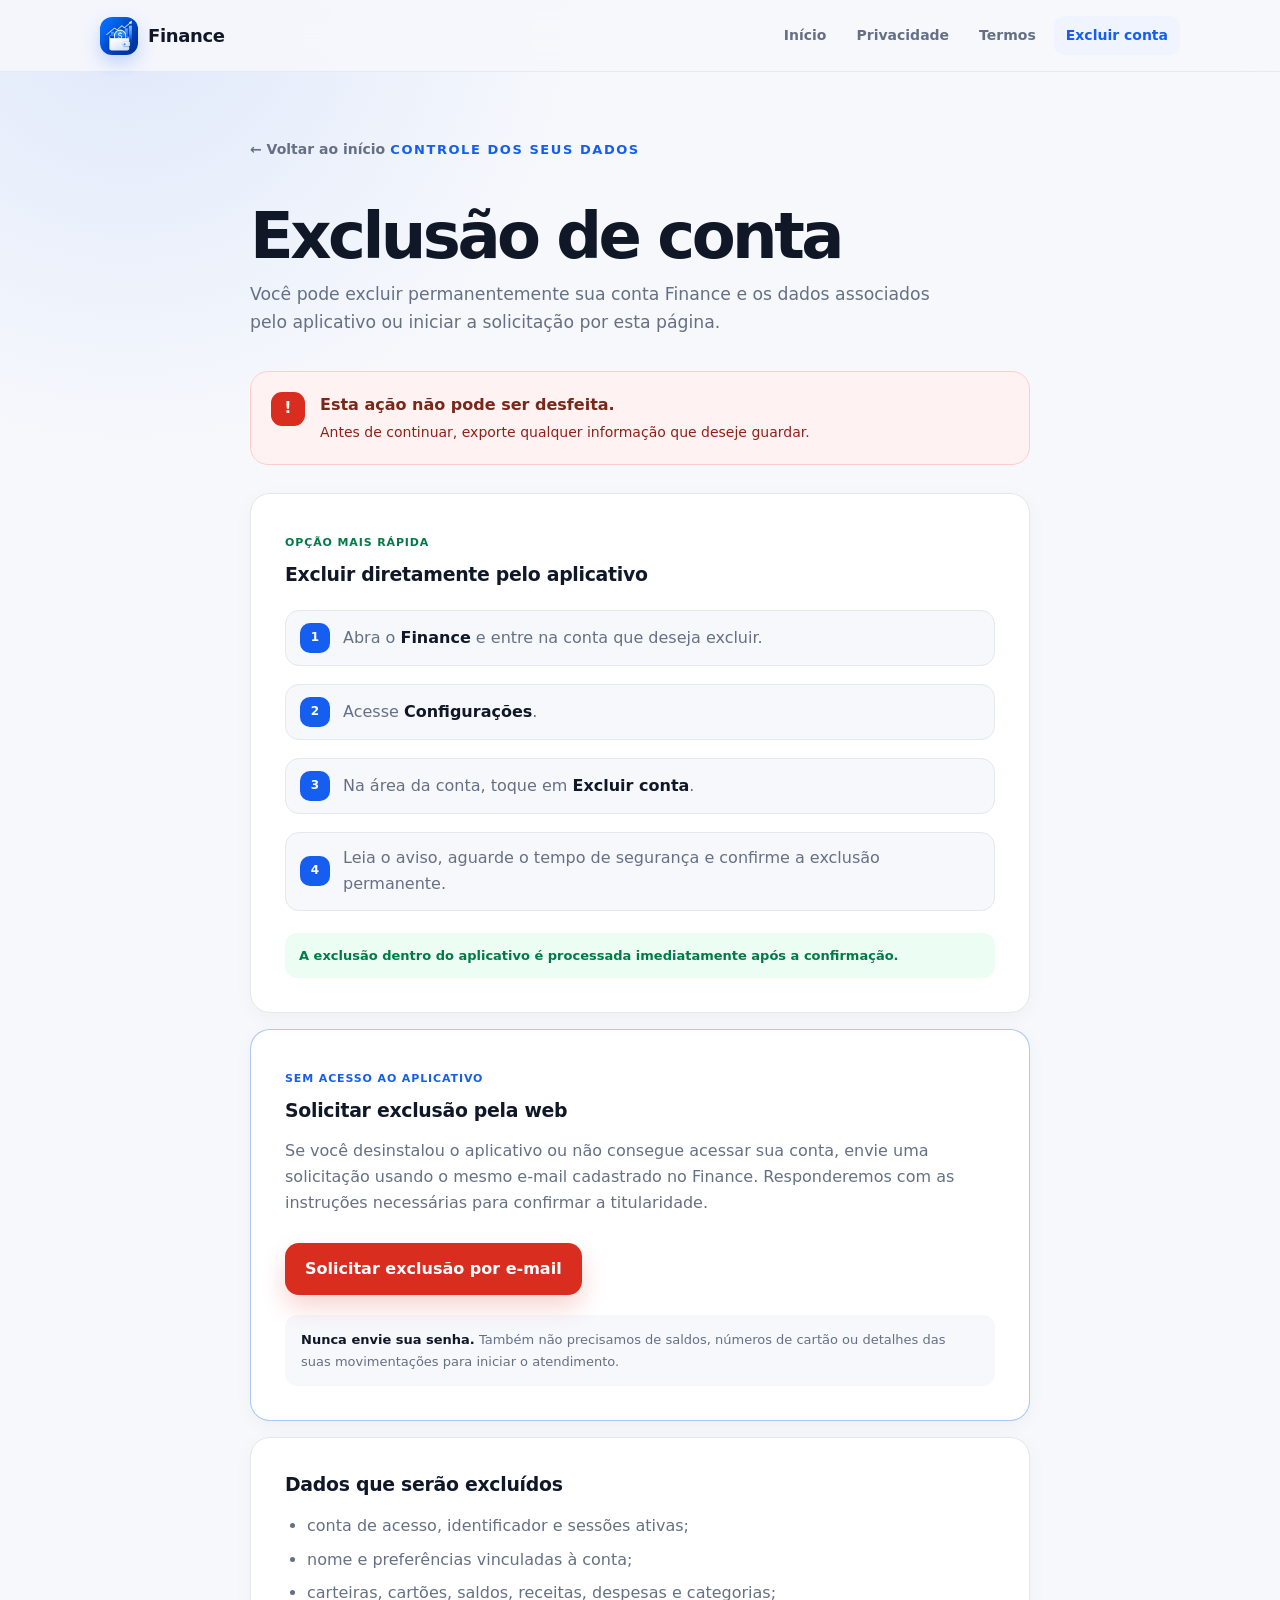
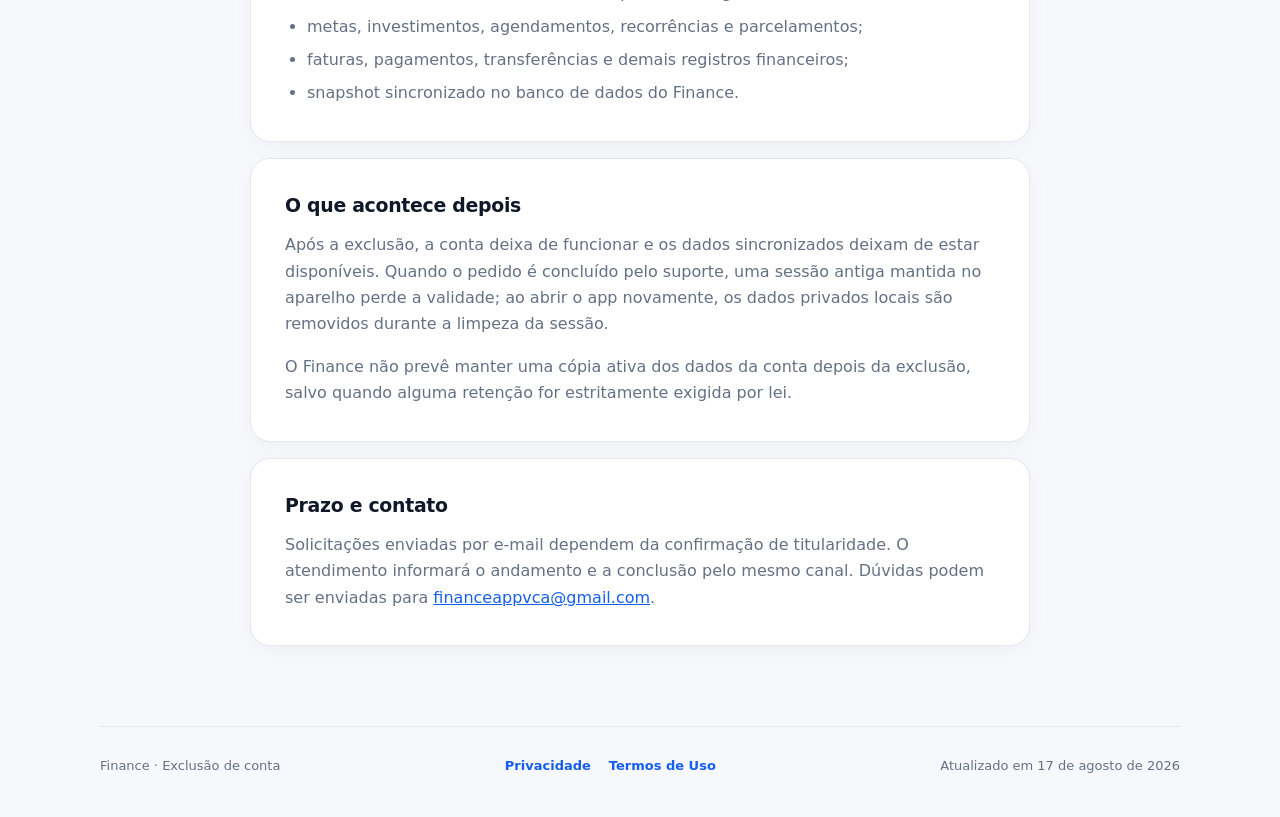
==== exclusao-de-conta.html @ bb492f01 "Create informative legal and account deletion site" ====
<!doctype html>
<html lang="pt-BR">
  <head>
    <meta charset="utf-8" />
    <meta name="viewport" content="width=device-width, initial-scale=1" />
    <meta
      name="description"
      content="Solicite a exclusão da sua conta Finance e dos dados associados, pelo aplicativo ou pela web."
    />
    <meta name="theme-color" content="#155eef" />
    <meta property="og:type" content="article" />
    <meta property="og:locale" content="pt_BR" />
    <meta property="og:title" content="Exclusão de conta — Finance" />
    <meta
      property="og:description"
      content="Veja como excluir sua conta Finance e os dados associados pelo aplicativo ou pela web."
    />
    <meta
      property="og:url"
      content="https://patrickvca.github.io/FinanceApp-legal/exclusao-de-conta.html"
    />
    <title>Exclusão de conta — Finance</title>
    <link rel="icon" href="favicon.svg" type="image/svg+xml" />
    <link rel="stylesheet" href="styles.css" />
  </head>
  <body>
    <a class="skip-link" href="#conteudo">Ir para o conteúdo</a>
    <header class="site-header">
      <a class="brand" href="index.html" aria-label="Finance — início">
        <img class="brand-logo" src="assets/app-icon.png" alt="" />
        <span>Finance</span>
      </a>
      <nav aria-label="Documentos e suporte">
        <a href="index.html">Início</a>
        <a href="privacidade.html">Privacidade</a>
        <a href="termos.html">Termos</a>
        <a class="active" href="exclusao-de-conta.html" aria-current="page">Excluir conta</a>
      </nav>
    </header>

    <main id="conteudo" class="legal-main deletion-main">
      <header class="legal-heading deletion-heading">
        <a class="back-link" href="index.html">← Voltar ao início</a>
        <span class="eyebrow">Controle dos seus dados</span>
        <h1>Exclusão de conta</h1>
        <p>
          Você pode excluir permanentemente sua conta Finance e os dados
          associados pelo aplicativo ou iniciar a solicitação por esta página.
        </p>
      </header>

      <aside class="deletion-warning" aria-label="Aviso importante">
        <span aria-hidden="true">!</span>
        <div>
          <strong>Esta ação não pode ser desfeita.</strong>
          <p>Antes de continuar, exporte qualquer informação que deseje guardar.</p>
        </div>
      </aside>

      <article class="legal-document deletion-document">
        <section>
          <span class="method-label">Opção mais rápida</span>
          <h2>Excluir diretamente pelo aplicativo</h2>
          <ol class="instruction-list">
            <li><span>1</span><div>Abra o <strong>Finance</strong> e entre na conta que deseja excluir.</div></li>
            <li><span>2</span><div>Acesse <strong>Configurações</strong>.</div></li>
            <li><span>3</span><div>Na área da conta, toque em <strong>Excluir conta</strong>.</div></li>
            <li><span>4</span><div>Leia o aviso, aguarde o tempo de segurança e confirme a exclusão permanente.</div></li>
          </ol>
          <p class="method-note">A exclusão dentro do aplicativo é processada imediatamente após a confirmação.</p>
        </section>

        <section class="email-request-section">
          <span class="method-label secondary">Sem acesso ao aplicativo</span>
          <h2>Solicitar exclusão pela web</h2>
          <p>
            Se você desinstalou o aplicativo ou não consegue acessar sua conta,
            envie uma solicitação usando o mesmo e-mail cadastrado no Finance.
            Responderemos com as instruções necessárias para confirmar a titularidade.
          </p>
          <a
            class="button button-danger"
            href="mailto:financeappvca@gmail.com?subject=Solicita%C3%A7%C3%A3o%20de%20exclus%C3%A3o%20de%20conta%20Finance&amp;body=Ol%C3%A1%2C%0D%0A%0D%0ASolicito%20a%20exclus%C3%A3o%20da%20minha%20conta%20Finance%20e%20dos%20dados%20associados.%0D%0A%0D%0AE-mail%20cadastrado%20na%20conta%3A%20%0D%0A%0D%0AEntendo%20que%20a%20exclus%C3%A3o%20%C3%A9%20permanente.%0D%0A"
          >Solicitar exclusão por e-mail</a>
          <p class="privacy-reminder">
            <strong>Nunca envie sua senha.</strong> Também não precisamos de saldos,
            números de cartão ou detalhes das suas movimentações para iniciar o atendimento.
          </p>
        </section>

        <section>
          <h2>Dados que serão excluídos</h2>
          <ul class="deletion-list">
            <li>conta de acesso, identificador e sessões ativas;</li>
            <li>nome e preferências vinculadas à conta;</li>
            <li>carteiras, cartões, saldos, receitas, despesas e categorias;</li>
            <li>metas, investimentos, agendamentos, recorrências e parcelamentos;</li>
            <li>faturas, pagamentos, transferências e demais registros financeiros;</li>
            <li>snapshot sincronizado no banco de dados do Finance.</li>
          </ul>
        </section>

        <section>
          <h2>O que acontece depois</h2>
          <p>
            Após a exclusão, a conta deixa de funcionar e os dados sincronizados
            deixam de estar disponíveis. Quando o pedido é concluído pelo suporte,
            uma sessão antiga mantida no aparelho perde a validade; ao abrir o app
            novamente, os dados privados locais são removidos durante a limpeza da sessão.
          </p>
          <p>
            O Finance não prevê manter uma cópia ativa dos dados da conta depois da
            exclusão, salvo quando alguma retenção for estritamente exigida por lei.
          </p>
        </section>

        <section>
          <h2>Prazo e contato</h2>
          <p>
            Solicitações enviadas por e-mail dependem da confirmação de titularidade.
            O atendimento informará o andamento e a conclusão pelo mesmo canal.
            Dúvidas podem ser enviadas para
            <a href="mailto:financeappvca@gmail.com">financeappvca@gmail.com</a>.
          </p>
        </section>
      </article>
    </main>

    <footer>
      <span>Finance · Exclusão de conta</span>
      <div class="footer-links"><a href="privacidade.html">Privacidade</a><a href="termos.html">Termos de Uso</a></div>
      <span>Atualizado em 17 de agosto de 2026</span>
    </footer>
  </body>
</html>
---- styles.css ----
:root {
  color-scheme: light dark;
  --primary: #155eef;
  --primary-soft: #eff4ff;
  --violet: #6941c6;
  --background: #f6f8fc;
  --surface: #ffffff;
  --foreground: #101828;
  --muted: #667085;
  --border: #e4e7ec;
  --warning: #b54708;
  --warning-bg: #fff7ed;
  --shadow: 0 18px 55px rgba(16, 24, 40, 0.09);
  --dark: #0b1220;
  --dark-surface: #111c31;
  --cyan: #51d6ca;
}

* {
  box-sizing: border-box;
}

html {
  scroll-behavior: smooth;
}

body {
  margin: 0;
  min-height: 100vh;
  background:
    radial-gradient(circle at 10% 0%, rgba(21, 94, 239, 0.1), transparent 28rem),
    var(--background);
  color: var(--foreground);
  font-family: Inter, ui-sans-serif, system-ui, -apple-system, BlinkMacSystemFont, "Segoe UI", sans-serif;
  line-height: 1.65;
  -webkit-font-smoothing: antialiased;
}

a {
  color: var(--primary);
}

.skip-link {
  position: fixed;
  top: 10px;
  left: 10px;
  z-index: 100;
  transform: translateY(-140%);
  padding: 10px 14px;
  border-radius: 10px;
  color: white;
  background: var(--primary);
  font-weight: 800;
}

.skip-link:focus {
  transform: translateY(0);
}

.site-header {
  position: sticky;
  top: 0;
  z-index: 10;
  display: flex;
  align-items: center;
  justify-content: space-between;
  gap: 24px;
  min-height: 72px;
  padding: 12px max(24px, calc((100vw - 1080px) / 2));
  border-bottom: 1px solid rgba(228, 231, 236, 0.85);
  background: rgba(246, 248, 252, 0.88);
  backdrop-filter: blur(18px);
}

.brand {
  display: inline-flex;
  align-items: center;
  gap: 10px;
  color: var(--foreground);
  font-size: 18px;
  font-weight: 800;
  text-decoration: none;
  letter-spacing: -0.02em;
}

.brand-mark {
  display: grid;
  width: 38px;
  height: 38px;
  place-items: center;
  border-radius: 12px;
  color: white;
  background: linear-gradient(145deg, #155eef, #6941c6);
  box-shadow: 0 8px 18px rgba(21, 94, 239, 0.25);
}

.brand-logo {
  width: 38px;
  height: 38px;
  border-radius: 12px;
  box-shadow: 0 8px 18px rgba(21, 94, 239, 0.22);
}

.marketing-header {
  background: rgba(246, 248, 252, 0.78);
}

.marketing-main {
  overflow: hidden;
}

.product-hero {
  position: relative;
  display: grid;
  grid-template-columns: minmax(0, 1.05fr) minmax(390px, 0.68fr);
  align-items: center;
  gap: clamp(32px, 4vw, 64px);
  width: min(100% - 40px, 1180px);
  min-height: calc(100vh - 72px);
  margin-inline: auto;
  padding: 72px 0 82px;
}

.hero-copy {
  position: relative;
  z-index: 2;
}

.status-pill {
  display: inline-flex;
  align-items: center;
  gap: 9px;
  margin-bottom: 24px;
  padding: 8px 12px;
  border: 1px solid rgba(21, 94, 239, 0.2);
  border-radius: 999px;
  color: var(--primary);
  background: rgba(255, 255, 255, 0.72);
  font-size: 12px;
  font-weight: 800;
  letter-spacing: 0.04em;
  text-transform: uppercase;
}

.status-pill span {
  width: 8px;
  height: 8px;
  border-radius: 50%;
  background: #12b76a;
  box-shadow: 0 0 0 5px rgba(18, 183, 106, 0.12);
}

.product-hero h1 {
  max-width: 720px;
  margin-bottom: 26px;
  font-size: clamp(3.4rem, 6.4vw, 5.55rem);
  line-height: 0.98;
}

.product-hero h1 em {
  color: var(--primary);
  font-style: normal;
}

.hero-copy > p {
  max-width: 650px;
  color: var(--muted);
  font-size: clamp(1.07rem, 2vw, 1.24rem);
  line-height: 1.7;
}

.hero-actions {
  display: flex;
  flex-wrap: wrap;
  gap: 12px;
  margin-top: 32px;
}

.button {
  display: inline-flex;
  min-height: 50px;
  align-items: center;
  justify-content: center;
  padding: 12px 19px;
  border: 1px solid transparent;
  border-radius: 14px;
  font-weight: 800;
  text-decoration: none;
  transition: transform 160ms ease, box-shadow 160ms ease, background 160ms ease;
}

.button:hover,
.button:focus-visible {
  transform: translateY(-2px);
  outline: none;
}

.button-primary {
  color: white;
  background: var(--primary);
  box-shadow: 0 12px 25px rgba(21, 94, 239, 0.26);
}

.button-secondary {
  border-color: var(--border);
  color: var(--foreground);
  background: rgba(255, 255, 255, 0.72);
}

.trust-list {
  display: flex;
  flex-wrap: wrap;
  gap: 10px 22px;
  margin: 28px 0 0;
  padding: 0;
  color: var(--muted);
  font-size: 13px;
  font-weight: 700;
  list-style: none;
}

.trust-list li::before {
  content: "✓";
  margin-right: 7px;
  color: #12b76a;
  font-weight: 900;
}

.hero-visual {
  position: relative;
  display: grid;
  min-height: 665px;
  place-items: center;
}

.ambient-orb {
  position: absolute;
  border-radius: 50%;
  filter: blur(4px);
}

.orb-one {
  width: 410px;
  height: 410px;
  background: rgba(21, 94, 239, 0.15);
}

.orb-two {
  right: -30px;
  bottom: 70px;
  width: 210px;
  height: 210px;
  background: rgba(105, 65, 198, 0.15);
}

.phone-shell {
  position: relative;
  z-index: 2;
  width: 352px;
  min-height: 650px;
  padding: 14px 18px 16px;
  border: 9px solid var(--dark);
  border-radius: 46px;
  color: #f8fafc;
  background: var(--dark-surface);
  box-shadow: 0 45px 90px rgba(15, 23, 42, 0.28), 0 15px 35px rgba(21, 94, 239, 0.18);
  transform: rotate(2.4deg);
}

.phone-shell::before {
  content: "";
  position: absolute;
  top: 9px;
  left: 50%;
  width: 92px;
  height: 22px;
  border-radius: 999px;
  background: var(--dark);
  transform: translateX(-50%);
}

.phone-bar,
.app-topline,
.balance-row,
.app-section-title,
.transaction-row,
.app-nav {
  display: flex;
  align-items: center;
  justify-content: space-between;
}

.phone-bar {
  height: 31px;
  padding-inline: 5px;
  color: #cbd5e1;
  font-size: 9px;
  font-weight: 800;
}

.app-topline {
  margin: 18px 2px 17px;
}

.app-topline div {
  display: grid;
  gap: 1px;
}

.app-topline small,
.balance-card small,
.transaction-row small {
  color: #94a3b8;
  font-size: 10px;
}

.app-topline strong {
  font-size: 18px;
}

.avatar {
  display: grid;
  width: 38px;
  height: 38px;
  place-items: center;
  border: 1px solid rgba(255, 255, 255, 0.11);
  border-radius: 13px;
  color: white;
  background: rgba(21, 94, 239, 0.3);
  font-size: 13px;
  font-weight: 900;
}

.balance-card {
  padding: 20px;
  border: 1px solid rgba(255, 255, 255, 0.1);
  border-radius: 22px;
  background: linear-gradient(145deg, #155eef, #4935a5);
  box-shadow: 0 20px 35px rgba(21, 94, 239, 0.22);
}

.balance-card > strong {
  display: block;
  margin: 3px 0 17px;
  font-size: 27px;
  letter-spacing: -0.04em;
}

.balance-row {
  gap: 14px;
  padding-top: 14px;
  border-top: 1px solid rgba(255, 255, 255, 0.15);
}

.balance-row span {
  flex: 1;
  color: #dbeafe;
  font-size: 9px;
}

.balance-row b {
  color: white;
  font-size: 11px;
}

.balance-row i {
  display: inline-block;
  width: 6px;
  height: 6px;
  margin-right: 4px;
  border-radius: 50%;
}

.income-dot { background: var(--cyan); }
.expense-dot { background: #fda29b; }

.app-section-title {
  margin: 21px 2px 10px;
  font-size: 11px;
}

.app-section-title span {
  color: #6ea8ff;
  font-size: 9px;
  font-weight: 800;
}

.mini-chart {
  display: flex;
  height: 70px;
  align-items: end;
  justify-content: space-between;
  gap: 8px;
  padding: 8px 11px;
  border: 1px solid rgba(255, 255, 255, 0.07);
  border-radius: 16px;
  background: rgba(255, 255, 255, 0.035);
}

.mini-chart span {
  width: 22px;
  height: var(--bar);
  border-radius: 6px 6px 3px 3px;
  background: rgba(81, 214, 202, 0.38);
}

.mini-chart span.active {
  background: var(--cyan);
}

.transaction-row {
  gap: 10px;
  padding: 10px 0;
  border-bottom: 1px solid rgba(255, 255, 255, 0.065);
  font-size: 10px;
}

.transaction-row > span {
  display: grid;
  flex: 1;
  gap: 1px;
}

.transaction-row > strong {
  color: #fda29b;
  font-size: 10px;
}

.transaction-icon {
  display: grid;
  width: 32px;
  height: 32px;
  place-items: center;
  border-radius: 11px;
  font-style: normal;
  font-weight: 900;
}

.transaction-icon.market { color: #6ce9a6; background: rgba(18, 183, 106, 0.14); }
.transaction-icon.home { color: #84adff; background: rgba(21, 94, 239, 0.17); }

.app-nav {
  margin-top: 14px;
  padding: 10px 15px 2px;
  color: #64748b;
  font-size: 17px;
}

.app-nav b {
  color: #6ea8ff;
}

.preview-placeholder {
  width: min(100% - 40px, 1180px);
  margin-inline: auto;
  padding: 96px 0;
  border-top: 1px solid var(--border);
}

.preview-placeholder h2 {
  max-width: 720px;
  margin: 0;
  font-size: clamp(2.3rem, 6vw, 4.5rem);
  line-height: 1.02;
  letter-spacing: -0.05em;
}

.section-block {
  width: min(100% - 40px, 1180px);
  margin-inline: auto;
  padding: 112px 0;
}

.section-heading {
  display: grid;
  grid-template-columns: minmax(0, 1.2fr) minmax(280px, 0.62fr);
  align-items: end;
  gap: 54px;
  margin-bottom: 52px;
}

.section-heading h2,
.showcase-copy h2,
.security-copy h2,
.contact-band h2 {
  max-width: 760px;
  margin: 0;
  font-size: clamp(2.45rem, 5.8vw, 4.7rem);
  line-height: 1.02;
  letter-spacing: -0.052em;
}

.section-heading > p,
.showcase-copy > p,
.security-copy > p {
  margin: 0;
  color: var(--muted);
  font-size: 1.03rem;
  line-height: 1.75;
}

.feature-grid {
  display: grid;
  grid-template-columns: repeat(2, minmax(0, 1fr));
  gap: 18px;
}

.feature-card {
  position: relative;
  min-height: 360px;
  overflow: hidden;
  padding: clamp(24px, 4vw, 38px);
  border: 1px solid var(--border);
  border-radius: 28px;
  background: var(--surface);
  box-shadow: 0 10px 30px rgba(16, 24, 40, 0.045);
}

.feature-card-wide {
  grid-column: 1 / -1;
  min-height: 330px;
}

.feature-number {
  display: inline-grid;
  width: 42px;
  height: 32px;
  place-items: center;
  margin-bottom: 34px;
  border-radius: 10px;
  color: var(--primary);
  background: var(--primary-soft);
  font-size: 11px;
  font-weight: 900;
  letter-spacing: 0.08em;
}

.feature-card h3,
.steps-grid h3,
.security-grid h3 {
  margin: 0 0 10px;
  font-size: 1.42rem;
  line-height: 1.2;
  letter-spacing: -0.028em;
}

.feature-card > p {
  max-width: 620px;
  color: var(--muted);
}

.wallet-demo {
  display: grid;
  gap: 8px;
  margin-top: 26px;
}

.wallet-demo > div {
  display: flex;
  align-items: center;
  gap: 13px;
  padding: 13px 16px;
  border: 1px solid var(--border);
  border-radius: 15px;
  background: var(--background);
}

.wallet-color {
  width: 11px;
  height: 42px;
  border-radius: 999px;
}

.wallet-color.blue { background: #155eef; }
.wallet-color.violet { background: #7f56d9; }
.wallet-color.teal { background: #12b76a; }

.wallet-demo p {
  display: grid;
  flex: 1;
  gap: 1px;
  margin: 0;
  line-height: 1.3;
}

.wallet-demo small,
.goal-demo small,
.report-summary small,
.screen-kpi small,
.screen-goal small,
.screen-movement small {
  color: var(--muted);
  font-size: 11px;
}

.wallet-demo strong {
  font-size: 14px;
}

.donut-demo {
  display: grid;
  width: 150px;
  height: 150px;
  margin: 34px auto 0;
  place-items: center;
  border-radius: 50%;
  background: conic-gradient(var(--primary) 0 63%, #e8efff 63% 100%);
  box-shadow: inset 0 0 0 31px var(--surface);
}

.donut-demo span {
  display: grid;
  place-items: center;
  font-size: 1.4rem;
  font-weight: 900;
}

.donut-demo small {
  color: var(--muted);
  font-size: 9px;
  font-weight: 700;
}

.compact-list {
  display: grid;
  gap: 8px;
  margin: 30px 0 0;
  padding: 0;
  list-style: none;
}

.compact-list li {
  display: flex;
  align-items: center;
  gap: 11px;
  padding: 11px 13px;
  border: 1px solid var(--border);
  border-radius: 13px;
  color: var(--muted);
  font-size: 12px;
}

.compact-list li span { flex: 1; }
.compact-list li b { color: var(--foreground); font-size: 11px; }
.check-mark,
.clock-mark {
  display: grid;
  width: 24px;
  height: 24px;
  place-items: center;
  border-radius: 8px;
  color: #027a48;
  background: #ecfdf3;
  font-style: normal;
  font-weight: 900;
}
.clock-mark { color: var(--primary); background: var(--primary-soft); }

.goal-demo {
  margin-top: 46px;
  padding: 20px;
  border: 1px solid var(--border);
  border-radius: 18px;
  background: var(--background);
}

.goal-demo > div:first-child,
.limit-label {
  display: flex;
  justify-content: space-between;
  gap: 16px;
  margin-bottom: 10px;
  font-size: 12px;
}

.goal-track {
  height: 8px;
  overflow: hidden;
  margin-bottom: 8px;
  border-radius: 999px;
  background: #e7ecf5;
}

.goal-track i {
  display: block;
  height: 100%;
  border-radius: inherit;
  background: linear-gradient(90deg, #155eef, #7f56d9);
}

.report-demo {
  display: grid;
  grid-template-columns: 1.2fr 0.8fr;
  align-items: center;
  gap: 32px;
  margin-top: 28px;
  padding: 24px;
  border: 1px solid var(--border);
  border-radius: 20px;
  background: var(--background);
}

.report-bars {
  display: flex;
  height: 140px;
  align-items: end;
  gap: 14px;
  padding: 12px 12px 0;
  border-bottom: 1px solid var(--border);
}

.report-bars i {
  flex: 1;
  height: var(--h);
  border-radius: 8px 8px 2px 2px;
  background: linear-gradient(180deg, #51d6ca, #155eef);
}

.report-summary {
  display: grid;
  gap: 4px;
}

.report-summary strong {
  font-size: clamp(1.55rem, 4vw, 2.2rem);
  letter-spacing: -0.04em;
}

.report-summary span {
  color: #027a48;
  font-size: 11px;
  font-weight: 800;
}

.showcase-section {
  display: grid;
  grid-template-columns: minmax(300px, 0.78fr) minmax(430px, 1fr);
  align-items: center;
  gap: clamp(48px, 8vw, 104px);
  width: min(100% - 40px, 1180px);
  margin: 28px auto;
  padding: clamp(52px, 8vw, 90px);
  border-radius: 36px;
  background: linear-gradient(145deg, #f0f5ff, #f8f5ff 62%, #eefcf9);
}

.showcase-copy > p {
  margin-top: 24px;
}

.showcase-points {
  display: grid;
  gap: 10px;
  margin: 32px 0 0;
  padding: 0;
  list-style: none;
}

.showcase-points li {
  display: flex;
  align-items: center;
  gap: 12px;
  color: var(--muted);
  font-size: 14px;
  font-weight: 700;
}

.showcase-points span {
  display: grid;
  width: 34px;
  height: 28px;
  place-items: center;
  border-radius: 9px;
  color: var(--primary);
  background: white;
  font-size: 10px;
  font-weight: 900;
}

.screen-gallery {
  position: relative;
  min-height: 590px;
}

.screen-card {
  position: absolute;
  width: 320px;
  min-height: 530px;
  padding: 24px 20px;
  border: 7px solid #0b1220;
  border-radius: 36px;
  color: #f8fafc;
  background: #111c31;
  box-shadow: 0 30px 65px rgba(11, 18, 32, 0.24);
}

.screen-card-back {
  top: 15px;
  left: 0;
  transform: rotate(-6deg) scale(0.9);
  opacity: 0.9;
}

.screen-card-front {
  right: 0;
  bottom: 0;
  z-index: 2;
  transform: rotate(4deg);
}

.screen-heading {
  display: flex;
  align-items: center;
  justify-content: space-between;
  margin-bottom: 25px;
  font-size: 17px;
  font-weight: 900;
}

.screen-heading i {
  display: grid;
  width: 32px;
  height: 32px;
  place-items: center;
  border-radius: 11px;
  color: white;
  background: #155eef;
  font-style: normal;
}

.screen-kpi {
  display: grid;
  gap: 3px;
  padding: 18px;
  border-radius: 18px;
  background: linear-gradient(145deg, #155eef, #6941c6);
}

.screen-kpi strong { font-size: 24px; }

.screen-goal {
  margin-top: 15px;
  padding: 15px;
  border: 1px solid rgba(255,255,255,0.08);
  border-radius: 15px;
  background: rgba(255,255,255,0.035);
}

.screen-goal > div {
  display: flex;
  justify-content: space-between;
  font-size: 11px;
}

.screen-goal > i {
  display: block;
  height: 7px;
  overflow: hidden;
  margin: 12px 0 7px;
  border-radius: 999px;
  background: #26344c;
}

.screen-goal em {
  display: block;
  height: 100%;
  border-radius: inherit;
  background: #51d6ca;
}

.credit-card-demo {
  min-height: 175px;
  padding: 22px;
  border-radius: 22px;
  background: linear-gradient(145deg, #155eef, #6941c6);
  box-shadow: 0 16px 30px rgba(21,94,239,0.25);
}

.credit-card-demo small { color: #dbeafe; }
.credit-card-demo > strong { display: block; margin: 27px 0 25px; letter-spacing: 0.16em; }
.credit-card-demo > div { display: flex; align-items: end; justify-content: space-between; color: #dbeafe; font-size: 9px; }
.credit-card-demo b { color: white; font-size: 13px; }
.limit-label { margin: 22px 0 9px; color: #94a3b8; }
.limit-label b { color: #f8fafc; }
.screen-card .goal-track { background: #26344c; }

.screen-movement {
  display: flex;
  align-items: center;
  gap: 10px;
  padding: 12px 0;
  border-bottom: 1px solid rgba(255,255,255,0.07);
  font-size: 10px;
}

.screen-movement i {
  display: grid;
  width: 30px;
  height: 30px;
  place-items: center;
  border-radius: 10px;
  color: #fda29b;
  background: rgba(240,68,56,0.12);
  font-style: normal;
}

.screen-movement span { display: grid; flex: 1; }

.how-section {
  padding-bottom: 126px;
}

.compact-heading {
  align-items: center;
}

.steps-grid {
  display: grid;
  grid-template-columns: repeat(4, minmax(0, 1fr));
  gap: 14px;
  margin: 0;
  padding: 0;
  list-style: none;
}

.steps-grid li {
  min-height: 265px;
  padding: 27px;
  border-top: 3px solid var(--primary);
  border-radius: 0 0 20px 20px;
  background: var(--surface);
  box-shadow: 0 8px 25px rgba(16,24,40,0.045);
}

.steps-grid li > span {
  display: inline-grid;
  width: 42px;
  height: 42px;
  place-items: center;
  margin-bottom: 44px;
  border-radius: 13px;
  color: white;
  background: var(--primary);
  font-weight: 900;
}

.steps-grid p {
  color: var(--muted);
  font-size: 14px;
}

.security-section {
  display: grid;
  grid-template-columns: minmax(280px, 0.8fr) minmax(430px, 1fr);
  gap: clamp(48px, 8vw, 100px);
  width: min(100% - 40px, 1180px);
  margin: 0 auto;
  padding: clamp(52px, 7vw, 86px);
  border-radius: 36px;
  color: #f8fafc;
  background:
    radial-gradient(circle at 90% 10%, rgba(105,65,198,0.34), transparent 26rem),
    linear-gradient(145deg, #0b1220, #111c31);
}

.security-copy > p {
  margin: 24px 0 30px;
  color: #aab5c6;
}

.eyebrow-light { color: #84adff; }
.button-light { color: #0b1220; background: white; }

.security-grid {
  display: grid;
  grid-template-columns: repeat(2, minmax(0, 1fr));
  gap: 12px;
}

.security-grid article {
  min-height: 205px;
  padding: 22px;
  border: 1px solid rgba(255,255,255,0.08);
  border-radius: 20px;
  background: rgba(255,255,255,0.035);
}

.security-grid article > span {
  display: grid;
  width: 38px;
  height: 38px;
  place-items: center;
  margin-bottom: 28px;
  border-radius: 12px;
  color: #84adff;
  background: rgba(21,94,239,0.16);
  font-size: 20px;
  font-weight: 900;
}

.security-grid h3 { font-size: 1rem; }
.security-grid p { margin: 0; color: #aab5c6; font-size: 12px; }

.documents-section { padding-bottom: 90px; }
.document-grid-three { grid-template-columns: repeat(3, minmax(0, 1fr)); }
.document-grid-three .document-card { min-height: 180px; padding: 21px; }
.document-icon.danger { color: #d92d20; background: #fef3f2; }

.contact-band {
  display: flex;
  align-items: center;
  justify-content: space-between;
  gap: 34px;
  width: min(100% - 40px, 1180px);
  margin: 0 auto 90px;
  padding: clamp(30px, 5vw, 52px);
  border: 1px solid var(--border);
  border-radius: 28px;
  background: var(--surface);
}

.contact-band h2 { font-size: clamp(2rem, 5vw, 3.5rem); }
.footer-links { display: flex; flex-wrap: wrap; gap: 18px; }

.deletion-main {
  max-width: 820px;
}

.deletion-heading > p {
  max-width: 680px;
  color: var(--muted);
  font-size: 1.08rem;
}

.deletion-warning {
  display: flex;
  align-items: flex-start;
  gap: 15px;
  margin: 34px 0 18px;
  padding: 20px;
  border: 1px solid #fecdca;
  border-radius: 18px;
  color: #7a271a;
  background: #fef3f2;
}

.deletion-warning > span {
  display: grid;
  flex: 0 0 34px;
  height: 34px;
  place-items: center;
  border-radius: 11px;
  color: white;
  background: #d92d20;
  font-weight: 900;
}

.deletion-warning strong { display: block; margin-bottom: 3px; }
.deletion-warning p { margin: 0; color: #912018; font-size: 14px; }
.method-label {
  display: inline-block;
  margin-bottom: 10px;
  color: #027a48;
  font-size: 11px;
  font-weight: 900;
  letter-spacing: 0.08em;
  text-transform: uppercase;
}
.method-label.secondary { color: var(--primary); }

.instruction-list {
  display: grid;
  gap: 11px;
  margin: 22px 0;
  padding: 0;
  list-style: none;
}

.instruction-list li {
  display: flex;
  align-items: center;
  gap: 13px;
  padding: 12px 14px;
  border: 1px solid var(--border);
  border-radius: 14px;
  color: var(--muted);
  background: var(--background);
}

.instruction-list li > span {
  display: grid;
  flex: 0 0 30px;
  height: 30px;
  place-items: center;
  border-radius: 10px;
  color: white;
  background: var(--primary);
  font-size: 12px;
  font-weight: 900;
}

.instruction-list strong { color: var(--foreground); }
.method-note {
  padding: 12px 14px;
  border-radius: 12px;
  color: #027a48 !important;
  background: #ecfdf3;
  font-size: 13px;
  font-weight: 750;
}

.email-request-section {
  border-color: rgba(21, 94, 239, 0.35) !important;
}

.button-danger {
  margin: 10px 0 20px;
  color: white;
  background: #d92d20;
  box-shadow: 0 12px 24px rgba(217, 45, 32, 0.2);
}

.privacy-reminder {
  padding: 14px 16px;
  border-radius: 12px;
  color: var(--muted) !important;
  background: var(--background);
  font-size: 13px;
}

.privacy-reminder strong { color: var(--foreground); }
.deletion-list { padding-left: 22px; }

@media (prefers-color-scheme: dark) {
  .deletion-warning { border-color: rgba(240,68,56,0.35); color: #fecdca; background: rgba(240,68,56,0.1); }
  .deletion-warning p { color: #fda29b; }
  .method-note { color: #6ce9a6 !important; background: rgba(18,183,106,0.12); }
}

@media (prefers-color-scheme: dark) {
  .showcase-section {
    background: linear-gradient(145deg, #131f35, #1d1937 62%, #102b2a);
  }

  .showcase-points span { background: #1e293b; }
  .goal-track { background: #334155; }
  .donut-demo { background: conic-gradient(var(--primary) 0 63%, #334155 63% 100%); }
  .check-mark { color: #6ce9a6; background: rgba(18,183,106,0.14); }
  .document-icon.danger { color: #fda29b; background: rgba(240,68,56,0.12); }
}

@media (max-width: 980px) {
  .section-heading,
  .showcase-section,
  .security-section {
    grid-template-columns: 1fr;
  }

  .section-heading { gap: 20px; }
  .showcase-section { padding-inline: clamp(28px, 6vw, 60px); }
  .showcase-copy { max-width: 720px; }
  .screen-gallery { width: min(100%, 600px); margin-inline: auto; }
  .steps-grid { grid-template-columns: repeat(2, minmax(0, 1fr)); }
  .document-grid-three { grid-template-columns: 1fr; }
}

@media (max-width: 680px) {
  .section-block { padding: 78px 0; }
  .feature-grid { grid-template-columns: 1fr; }
  .feature-card-wide { grid-column: auto; }
  .report-demo { grid-template-columns: 1fr; }
  .showcase-section,
  .security-section { width: min(100% - 24px, 1180px); border-radius: 28px; }
  .screen-gallery { min-height: 530px; transform: scale(0.82); transform-origin: top center; margin-bottom: -90px; }
  .steps-grid,
  .security-grid { grid-template-columns: 1fr; }
  .steps-grid li { min-height: auto; }
  .steps-grid li > span { margin-bottom: 30px; }
  .contact-band { align-items: flex-start; flex-direction: column; }
  .contact-band .button { width: 100%; word-break: break-word; }
}

nav {
  display: flex;
  align-items: center;
  gap: 6px;
}

nav a {
  padding: 8px 12px;
  border-radius: 10px;
  color: var(--muted);
  font-size: 14px;
  font-weight: 700;
  text-decoration: none;
}

nav a:hover,
nav a:focus-visible,
nav a.active {
  color: var(--primary);
  background: var(--primary-soft);
  outline: none;
}

.home-main,
.legal-main {
  width: min(100% - 40px, 920px);
  margin-inline: auto;
}

.home-main {
  padding: 92px 0 72px;
}

.hero {
  max-width: 760px;
}

.eyebrow {
  display: inline-flex;
  margin-bottom: 15px;
  color: var(--primary);
  font-size: 13px;
  font-weight: 800;
  letter-spacing: 0.12em;
  text-transform: uppercase;
}

h1,
h2,
p {
  margin-top: 0;
}

h1 {
  margin-bottom: 20px;
  font-size: clamp(2.35rem, 7vw, 4.4rem);
  line-height: 1.04;
  letter-spacing: -0.055em;
}

.hero > p {
  max-width: 650px;
  color: var(--muted);
  font-size: clamp(1.05rem, 2vw, 1.23rem);
}

.document-grid {
  display: grid;
  grid-template-columns: repeat(2, minmax(0, 1fr));
  gap: 18px;
  margin-top: 54px;
}

.document-card {
  display: flex;
  align-items: center;
  gap: 16px;
  min-height: 148px;
  padding: 24px;
  border: 1px solid var(--border);
  border-radius: 22px;
  color: var(--foreground);
  background: var(--surface);
  box-shadow: 0 8px 28px rgba(16, 24, 40, 0.04);
  text-decoration: none;
  transition: transform 160ms ease, border-color 160ms ease, box-shadow 160ms ease;
}

.document-card:hover,
.document-card:focus-visible {
  transform: translateY(-3px);
  border-color: rgba(21, 94, 239, 0.45);
  box-shadow: var(--shadow);
  outline: none;
}

.document-icon {
  display: grid;
  flex: 0 0 46px;
  height: 46px;
  place-items: center;
  border-radius: 14px;
  color: var(--primary);
  background: var(--primary-soft);
  font-size: 22px;
  font-weight: 900;
}

.document-icon.violet {
  color: var(--violet);
  background: #f4f0ff;
}

.document-content {
  display: grid;
  flex: 1;
  gap: 6px;
}

.document-content strong {
  font-size: 18px;
  line-height: 1.25;
}

.document-content span,
.updated {
  color: var(--muted);
  font-size: 14px;
}

.document-arrow {
  color: var(--primary);
  font-size: 24px;
}

.notice {
  margin-top: 32px;
  padding: 18px 20px;
  border: 1px solid #fed7aa;
  border-radius: 16px;
  color: #7c2d12;
  background: var(--warning-bg);
}

.notice strong {
  display: block;
  margin-bottom: 4px;
}

.notice p {
  margin-bottom: 0;
}

.legal-main {
  max-width: 780px;
  padding: 64px 0 80px;
}

.back-link {
  display: inline-block;
  margin-bottom: 42px;
  color: var(--muted);
  font-size: 14px;
  font-weight: 700;
  text-decoration: none;
}

.back-link:hover {
  color: var(--primary);
}

.legal-heading h1 {
  margin-bottom: 10px;
  font-size: clamp(2.25rem, 7vw, 4rem);
}

.legal-document {
  display: grid;
  gap: 16px;
  margin-top: 28px;
}

.legal-document section {
  padding: clamp(22px, 4vw, 34px);
  border: 1px solid var(--border);
  border-radius: 20px;
  background: var(--surface);
  box-shadow: 0 5px 20px rgba(16, 24, 40, 0.035);
}

.legal-document h2 {
  margin-bottom: 14px;
  font-size: 1.18rem;
  line-height: 1.35;
  letter-spacing: -0.015em;
}

.legal-document p,
.legal-document li {
  color: var(--muted);
}

.legal-document p:last-child,
.legal-document ul:last-child {
  margin-bottom: 0;
}

.legal-document li + li {
  margin-top: 7px;
}

.pending {
  padding: 14px 16px;
  border-left: 4px solid #f59e0b;
  border-radius: 8px;
  color: var(--warning) !important;
  background: var(--warning-bg);
  font-weight: 650;
}

.pending-inline {
  color: var(--warning);
  font-weight: 650;
}

footer {
  display: flex;
  justify-content: space-between;
  gap: 24px;
  width: min(100% - 40px, 1080px);
  margin-inline: auto;
  padding: 28px 0 40px;
  border-top: 1px solid var(--border);
  color: var(--muted);
  font-size: 13px;
}

footer a {
  font-weight: 700;
  text-decoration: none;
}

@media (prefers-color-scheme: dark) {
  :root {
    --primary: #4da3ff;
    --primary-soft: rgba(77, 163, 255, 0.12);
    --violet: #a78bfa;
    --background: #0f172a;
    --surface: #1e293b;
    --foreground: #f1f5f9;
    --muted: #aab5c6;
    --border: #334155;
    --warning: #fbbf24;
    --warning-bg: rgba(245, 158, 11, 0.1);
    --shadow: 0 18px 55px rgba(0, 0, 0, 0.28);
  }

  .site-header {
    border-bottom-color: rgba(51, 65, 85, 0.85);
    background: rgba(15, 23, 42, 0.88);
  }

  .marketing-header {
    background: rgba(15, 23, 42, 0.78);
  }

  .status-pill,
  .button-secondary {
    background: rgba(30, 41, 59, 0.76);
  }

  .document-icon.violet {
    background: rgba(167, 139, 250, 0.12);
  }

  .notice {
    border-color: rgba(245, 158, 11, 0.35);
    color: #fde68a;
  }
}

@media (max-width: 680px) {
  .site-header {
    flex-wrap: wrap;
    align-items: center;
    padding: 12px 20px;
  }

  nav {
    width: 100%;
    gap: 0;
    overflow-x: auto;
    padding-bottom: 2px;
  }

  nav a {
    padding-inline: 8px;
    font-size: 12px;
  }

  .home-main {
    padding-top: 62px;
  }

  .document-grid {
    grid-template-columns: 1fr;
    margin-top: 38px;
  }

  .document-card {
    min-height: 128px;
    padding: 20px;
  }

  .legal-main {
    padding-top: 42px;
  }

  .back-link {
    margin-bottom: 32px;
  }

  footer {
    flex-direction: column;
    gap: 8px;
  }
}

@media (max-width: 900px) {
  .product-hero {
    grid-template-columns: 1fr;
    padding-top: 58px;
  }

  .hero-copy {
    text-align: center;
  }

  .hero-copy > p {
    margin-inline: auto;
  }

  .hero-actions,
  .trust-list {
    justify-content: center;
  }

  .hero-visual {
    min-height: 620px;
  }
}

@media (max-width: 430px) {
  .marketing-header nav a:nth-child(2) {
    display: none;
  }

  .product-hero h1 {
    font-size: clamp(3rem, 15vw, 4.1rem);
  }

  .hero-visual {
    min-height: 565px;
  }

  .phone-shell {
    width: 312px;
    min-height: 575px;
    transform: rotate(1.2deg) scale(0.92);
  }
}

@media (prefers-reduced-motion: reduce) {
  html {
    scroll-behavior: auto;
  }

  .document-card {
    transition: none;
  }
}
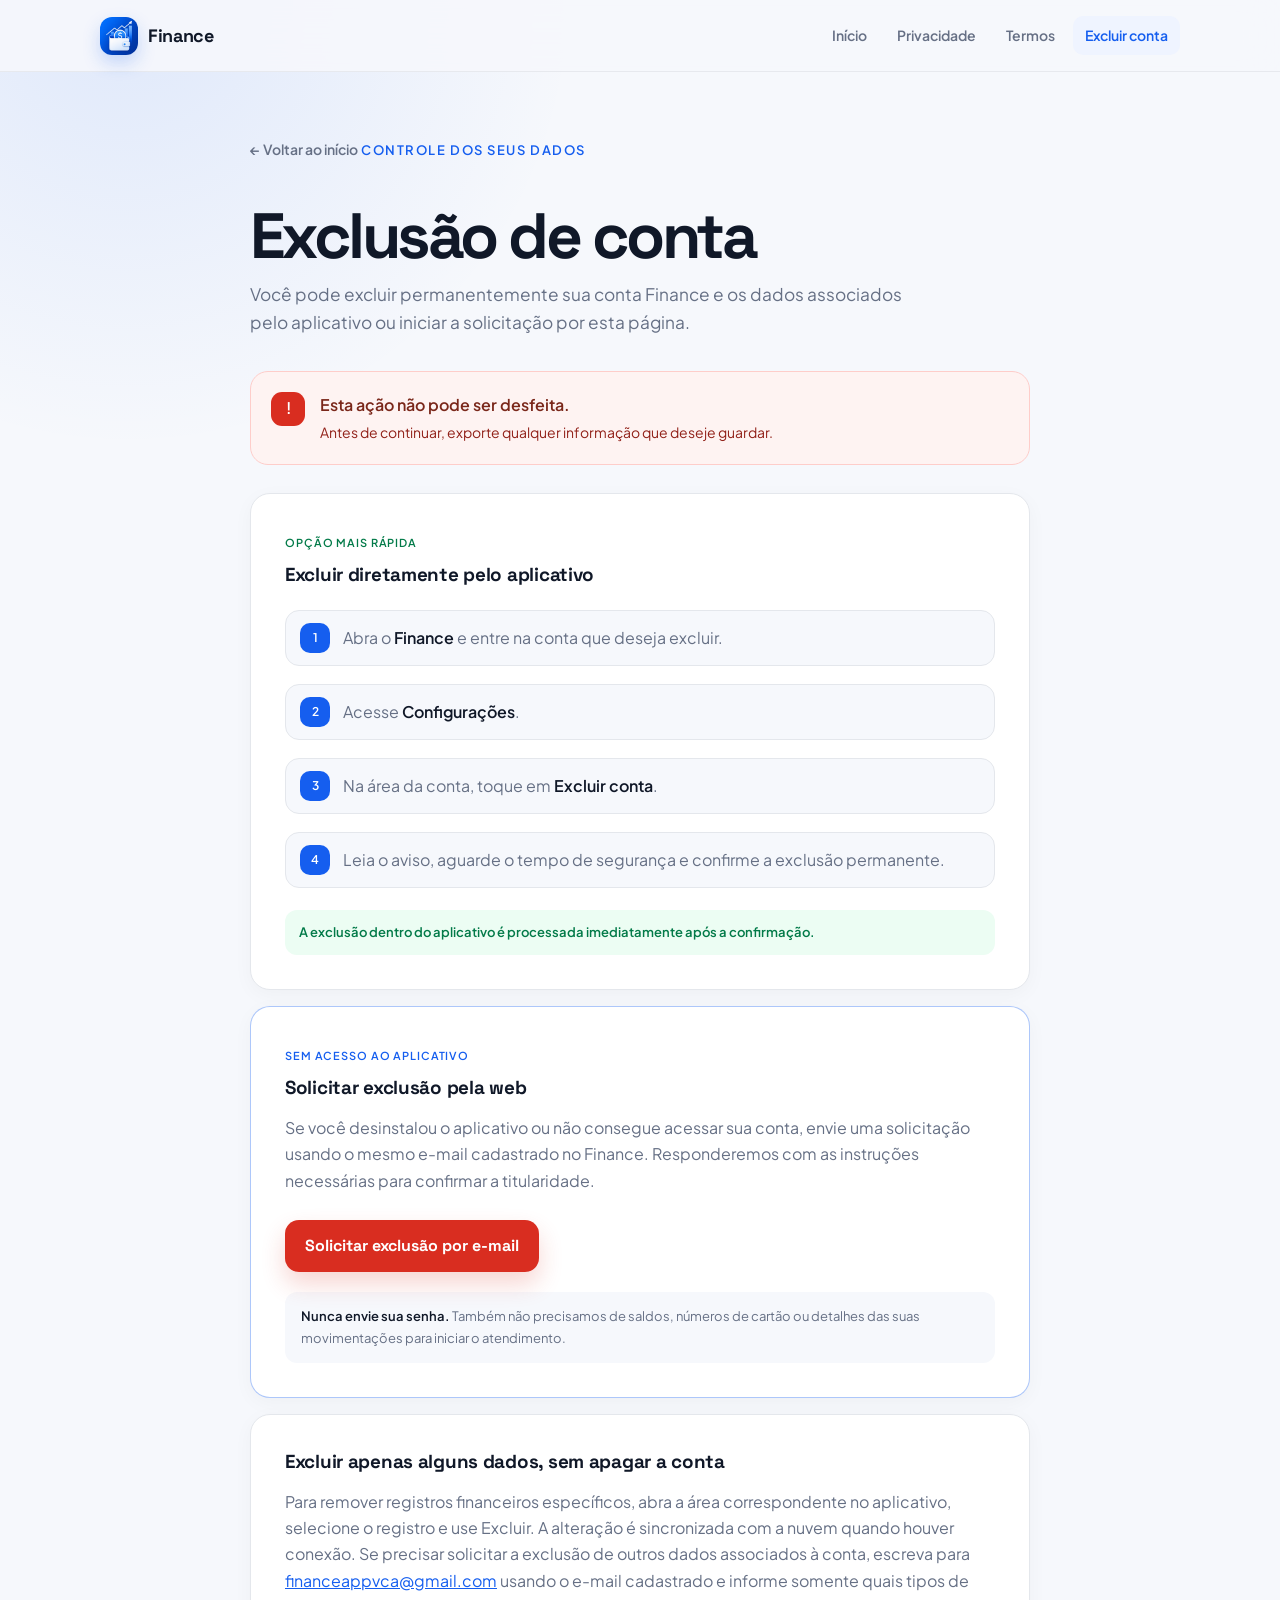
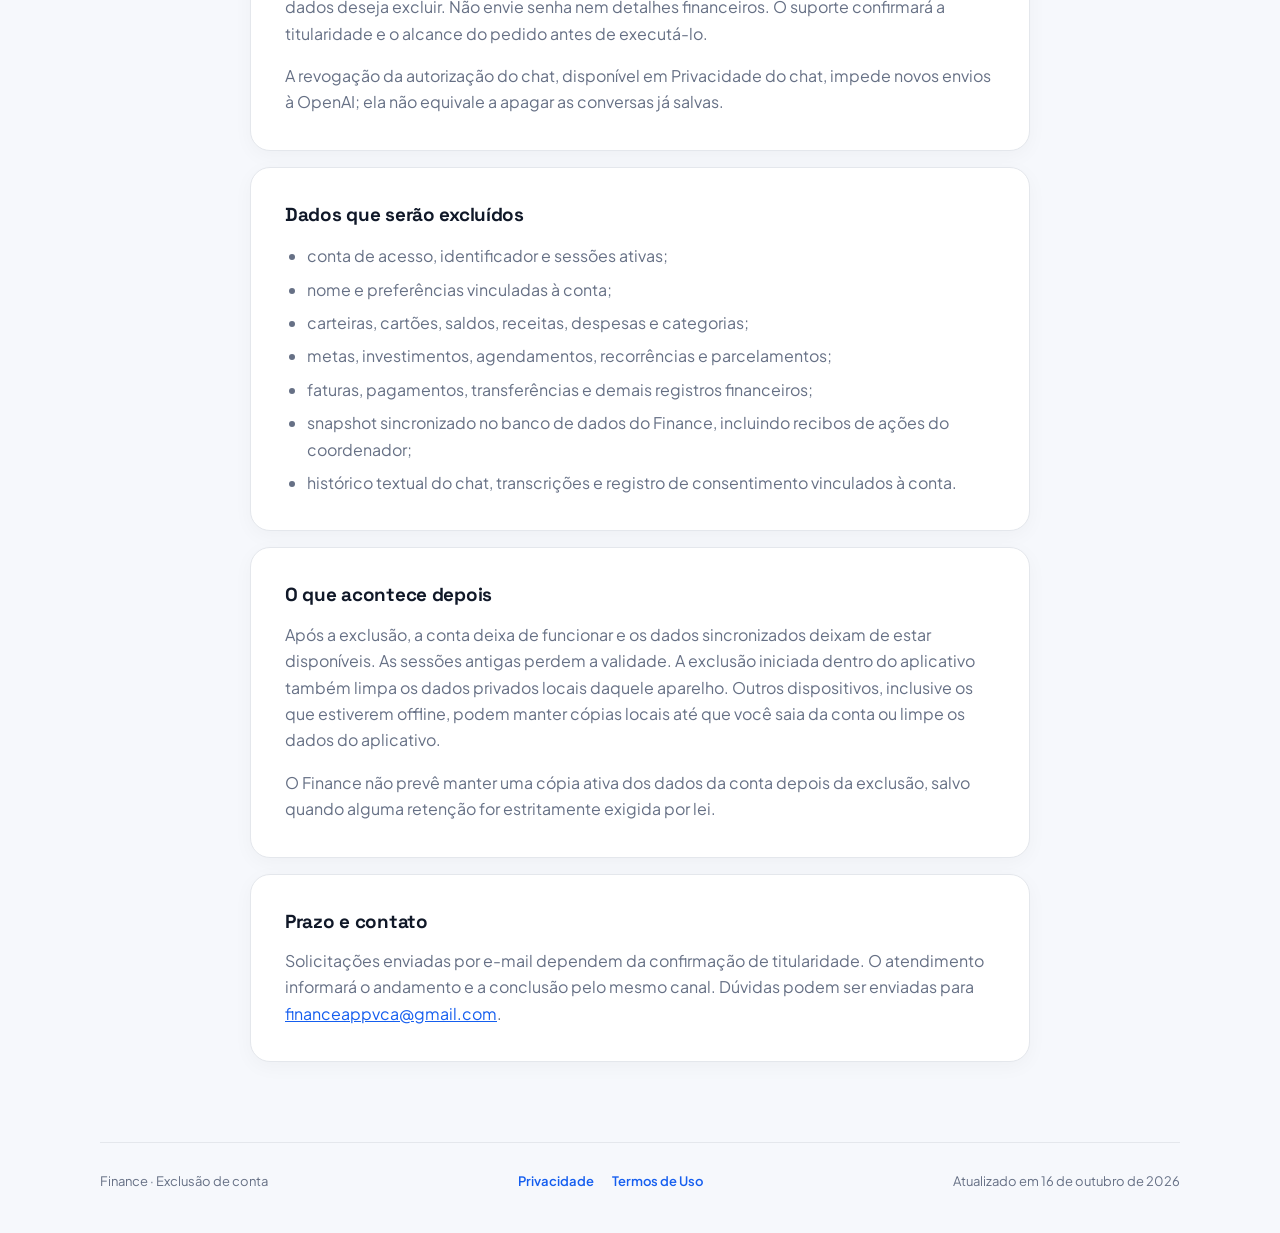
==== commit 8ecaed4b: "docs: clarify partial data deletion and chat retention" ====
--- a/exclusao-de-conta.html
+++ b/exclusao-de-conta.html
@@ -89,6 +89,12 @@
         </section>
 
         <section>
+          <h2>Excluir apenas alguns dados, sem apagar a conta</h2>
+          <p>Para remover registros financeiros específicos, abra a área correspondente no aplicativo, selecione o registro e use Excluir. A alteração é sincronizada com a nuvem quando houver conexão. Se precisar solicitar a exclusão de outros dados associados à conta, escreva para <a href="mailto:financeappvca@gmail.com?subject=Exclus%C3%A3o%20parcial%20de%20dados%20Finance">financeappvca@gmail.com</a> usando o e-mail cadastrado e informe somente quais tipos de dados deseja excluir. Não envie senha nem detalhes financeiros. O suporte confirmará a titularidade e o alcance do pedido antes de executá-lo.</p>
+          <p>A revogação da autorização do chat, disponível em Privacidade do chat, impede novos envios à OpenAI; ela não equivale a apagar as conversas já salvas.</p>
+        </section>
+
+        <section>
           <h2>Dados que serão excluídos</h2>
           <ul class="deletion-list">
             <li>conta de acesso, identificador e sessões ativas;</li>
@@ -96,7 +102,8 @@
             <li>carteiras, cartões, saldos, receitas, despesas e categorias;</li>
             <li>metas, investimentos, agendamentos, recorrências e parcelamentos;</li>
             <li>faturas, pagamentos, transferências e demais registros financeiros;</li>
-            <li>snapshot sincronizado no banco de dados do Finance.</li>
+            <li>snapshot sincronizado no banco de dados do Finance, incluindo recibos de ações do coordenador;</li>
+            <li>histórico textual do chat, transcrições e registro de consentimento vinculados à conta.</li>
           </ul>
         </section>
 
@@ -104,9 +111,10 @@
           <h2>O que acontece depois</h2>
           <p>
             Após a exclusão, a conta deixa de funcionar e os dados sincronizados
-            deixam de estar disponíveis. Quando o pedido é concluído pelo suporte,
-            uma sessão antiga mantida no aparelho perde a validade; ao abrir o app
-            novamente, os dados privados locais são removidos durante a limpeza da sessão.
+            deixam de estar disponíveis. As sessões antigas perdem a validade.
+            A exclusão iniciada dentro do aplicativo também limpa os dados privados locais
+            daquele aparelho. Outros dispositivos, inclusive os que estiverem offline,
+            podem manter cópias locais até que você saia da conta ou limpe os dados do aplicativo.
           </p>
           <p>
             O Finance não prevê manter uma cópia ativa dos dados da conta depois da
@@ -129,7 +137,7 @@
     <footer>
       <span>Finance · Exclusão de conta</span>
       <div class="footer-links"><a href="privacidade.html">Privacidade</a><a href="termos.html">Termos de Uso</a></div>
-      <span>Atualizado em 17 de agosto de 2026</span>
+      <span>Atualizado em 16 de outubro de 2026</span>
     </footer>
   </body>
 </html>
--- a/styles.css
+++ b/styles.css
@@ -1,3 +1,35 @@
+@font-face {
+  font-family: "Plus Jakarta Sans";
+  src: url("assets/fonts/PlusJakartaSans-Regular.ttf") format("truetype");
+  font-style: normal;
+  font-weight: 400;
+  font-display: swap;
+}
+
+@font-face {
+  font-family: "Plus Jakarta Sans";
+  src: url("assets/fonts/PlusJakartaSans-SemiBold.ttf") format("truetype");
+  font-style: normal;
+  font-weight: 600 800;
+  font-display: swap;
+}
+
+@font-face {
+  font-family: "Space Grotesk";
+  src: url("assets/fonts/SpaceGrotesk-Medium.ttf") format("truetype");
+  font-style: normal;
+  font-weight: 400 600;
+  font-display: swap;
+}
+
+@font-face {
+  font-family: "Space Grotesk";
+  src: url("assets/fonts/SpaceGrotesk-Bold.ttf") format("truetype");
+  font-style: normal;
+  font-weight: 700 900;
+  font-display: swap;
+}
+
 :root {
   color-scheme: light dark;
   --primary: #155eef;
@@ -28,10 +60,21 @@
   margin: 0;
   min-height: 100vh;
   background:
-    radial-gradient(circle at 10% 0%, rgba(21, 94, 239, 0.1), transparent 28rem),
+    radial-gradient(
+      circle at 10% 0%,
+      rgba(21, 94, 239, 0.1),
+      transparent 28rem
+    ),
     var(--background);
   color: var(--foreground);
-  font-family: Inter, ui-sans-serif, system-ui, -apple-system, BlinkMacSystemFont, "Segoe UI", sans-serif;
+  font-family:
+    "Plus Jakarta Sans",
+    ui-sans-serif,
+    system-ui,
+    -apple-system,
+    BlinkMacSystemFont,
+    "Segoe UI",
+    sans-serif;
   line-height: 1.65;
   -webkit-font-smoothing: antialiased;
 }
@@ -79,6 +122,7 @@
   color: var(--foreground);
   font-size: 18px;
   font-weight: 800;
+  font-family: "Space Grotesk", sans-serif;
   text-decoration: none;
   letter-spacing: -0.02em;
 }
@@ -185,8 +229,12 @@
   border: 1px solid transparent;
   border-radius: 14px;
   font-weight: 800;
+  font-family: "Space Grotesk", sans-serif;
   text-decoration: none;
-  transition: transform 160ms ease, box-shadow 160ms ease, background 160ms ease;
+  transition:
+    transform 160ms ease,
+    box-shadow 160ms ease,
+    background 160ms ease;
 }
 
 .button:hover,
@@ -263,7 +311,9 @@
   border-radius: 46px;
   color: #f8fafc;
   background: var(--dark-surface);
-  box-shadow: 0 45px 90px rgba(15, 23, 42, 0.28), 0 15px 35px rgba(21, 94, 239, 0.18);
+  box-shadow:
+    0 45px 90px rgba(15, 23, 42, 0.28),
+    0 15px 35px rgba(21, 94, 239, 0.18);
   transform: rotate(2.4deg);
 }
 
@@ -371,8 +421,12 @@
   border-radius: 50%;
 }
 
-.income-dot { background: var(--cyan); }
-.expense-dot { background: #fda29b; }
+.income-dot {
+  background: var(--cyan);
+}
+.expense-dot {
+  background: #fda29b;
+}
 
 .app-section-title {
   margin: 21px 2px 10px;
@@ -436,8 +490,14 @@
   font-weight: 900;
 }
 
-.transaction-icon.market { color: #6ce9a6; background: rgba(18, 183, 106, 0.14); }
-.transaction-icon.home { color: #84adff; background: rgba(21, 94, 239, 0.17); }
+.transaction-icon.market {
+  color: #6ce9a6;
+  background: rgba(18, 183, 106, 0.14);
+}
+.transaction-icon.home {
+  color: #84adff;
+  background: rgba(21, 94, 239, 0.17);
+}
 
 .app-nav {
   margin-top: 14px;
@@ -522,17 +582,25 @@
 }
 
 .feature-number {
-  display: inline-grid;
-  width: 42px;
-  height: 32px;
-  place-items: center;
+  display: inline-flex;
+  width: fit-content;
+  min-width: 42px;
+  max-width: 100%;
+  min-height: 32px;
+  align-items: center;
+  justify-content: center;
+  padding: 7px 11px;
+  box-sizing: border-box;
   margin-bottom: 34px;
   border-radius: 10px;
   color: var(--primary);
   background: var(--primary-soft);
   font-size: 11px;
   font-weight: 900;
+  line-height: 1.25;
   letter-spacing: 0.08em;
+  text-align: center;
+  white-space: nowrap;
 }
 
 .feature-card h3,
@@ -571,9 +639,15 @@
   border-radius: 999px;
 }
 
-.wallet-color.blue { background: #155eef; }
-.wallet-color.violet { background: #7f56d9; }
-.wallet-color.teal { background: #12b76a; }
+.wallet-color.blue {
+  background: #155eef;
+}
+.wallet-color.violet {
+  background: #7f56d9;
+}
+.wallet-color.teal {
+  background: #12b76a;
+}
 
 .wallet-demo p {
   display: grid;
@@ -640,8 +714,13 @@
   font-size: 12px;
 }
 
-.compact-list li span { flex: 1; }
-.compact-list li b { color: var(--foreground); font-size: 11px; }
+.compact-list li span {
+  flex: 1;
+}
+.compact-list li b {
+  color: var(--foreground);
+  font-size: 11px;
+}
 .check-mark,
 .clock-mark {
   display: grid;
@@ -654,7 +733,10 @@
   font-style: normal;
   font-weight: 900;
 }
-.clock-mark { color: var(--primary); background: var(--primary-soft); }
+.clock-mark {
+  color: var(--primary);
+  background: var(--primary-soft);
+}
 
 .goal-demo {
   margin-top: 46px;
@@ -836,14 +918,16 @@
   background: linear-gradient(145deg, #155eef, #6941c6);
 }
 
-.screen-kpi strong { font-size: 24px; }
+.screen-kpi strong {
+  font-size: 24px;
+}
 
 .screen-goal {
   margin-top: 15px;
   padding: 15px;
-  border: 1px solid rgba(255,255,255,0.08);
+  border: 1px solid rgba(255, 255, 255, 0.08);
   border-radius: 15px;
-  background: rgba(255,255,255,0.035);
+  background: rgba(255, 255, 255, 0.035);
 }
 
 .screen-goal > div {
@@ -873,23 +957,45 @@
   padding: 22px;
   border-radius: 22px;
   background: linear-gradient(145deg, #155eef, #6941c6);
-  box-shadow: 0 16px 30px rgba(21,94,239,0.25);
-}
-
-.credit-card-demo small { color: #dbeafe; }
-.credit-card-demo > strong { display: block; margin: 27px 0 25px; letter-spacing: 0.16em; }
-.credit-card-demo > div { display: flex; align-items: end; justify-content: space-between; color: #dbeafe; font-size: 9px; }
-.credit-card-demo b { color: white; font-size: 13px; }
-.limit-label { margin: 22px 0 9px; color: #94a3b8; }
-.limit-label b { color: #f8fafc; }
-.screen-card .goal-track { background: #26344c; }
+  box-shadow: 0 16px 30px rgba(21, 94, 239, 0.25);
+}
+
+.credit-card-demo small {
+  color: #dbeafe;
+}
+.credit-card-demo > strong {
+  display: block;
+  margin: 27px 0 25px;
+  letter-spacing: 0.16em;
+}
+.credit-card-demo > div {
+  display: flex;
+  align-items: end;
+  justify-content: space-between;
+  color: #dbeafe;
+  font-size: 9px;
+}
+.credit-card-demo b {
+  color: white;
+  font-size: 13px;
+}
+.limit-label {
+  margin: 22px 0 9px;
+  color: #94a3b8;
+}
+.limit-label b {
+  color: #f8fafc;
+}
+.screen-card .goal-track {
+  background: #26344c;
+}
 
 .screen-movement {
   display: flex;
   align-items: center;
   gap: 10px;
   padding: 12px 0;
-  border-bottom: 1px solid rgba(255,255,255,0.07);
+  border-bottom: 1px solid rgba(255, 255, 255, 0.07);
   font-size: 10px;
 }
 
@@ -900,14 +1006,118 @@
   place-items: center;
   border-radius: 10px;
   color: #fda29b;
-  background: rgba(240,68,56,0.12);
+  background: rgba(240, 68, 56, 0.12);
   font-style: normal;
 }
 
-.screen-movement span { display: grid; flex: 1; }
+.screen-movement span {
+  display: grid;
+  flex: 1;
+}
 
 .how-section {
   padding-bottom: 126px;
+}
+
+.download-section {
+  display: grid;
+  grid-template-columns: minmax(0, 0.9fr) minmax(360px, 0.7fr);
+  gap: clamp(38px, 7vw, 90px);
+  align-items: center;
+  width: min(100% - 40px, 1180px);
+  margin: 0 auto;
+  padding: clamp(78px, 10vw, 126px) 0;
+}
+
+.download-copy h2 {
+  max-width: 680px;
+  font-size: clamp(2.45rem, 6vw, 4.8rem);
+}
+
+.download-copy > p {
+  max-width: 650px;
+  color: var(--muted);
+  font-size: 1.06rem;
+}
+
+.download-details {
+  display: flex;
+  flex-wrap: wrap;
+  gap: 9px;
+  margin: 26px 0 0;
+  padding: 0;
+  list-style: none;
+}
+
+.download-details li {
+  padding: 8px 12px;
+  border: 1px solid var(--border);
+  border-radius: 999px;
+  color: var(--muted);
+  background: var(--surface);
+  font-size: 12px;
+  font-weight: 750;
+}
+
+.download-card {
+  padding: clamp(24px, 4vw, 34px);
+  border: 1px solid var(--border);
+  border-radius: 28px;
+  background: var(--surface);
+  box-shadow: var(--shadow);
+}
+
+.windows-mark {
+  display: grid;
+  width: 58px;
+  height: 58px;
+  place-items: center;
+  margin-bottom: 25px;
+  border-radius: 17px;
+  background: var(--primary-soft);
+}
+
+.windows-logo {
+  display: block;
+  width: 32px;
+  height: 32px;
+  background: var(--primary);
+  -webkit-mask: url("assets/windows-logo.svg") center / contain no-repeat;
+  mask: url("assets/windows-logo.svg") center / contain no-repeat;
+}
+
+.download-card small {
+  color: var(--primary);
+  font-size: 10px;
+  font-weight: 900;
+  letter-spacing: 0.11em;
+}
+
+.download-card strong {
+  display: block;
+  margin-top: 7px;
+  font-family: "Space Grotesk", sans-serif;
+  font-size: 1.65rem;
+}
+
+.download-card div > p {
+  margin: 7px 0 0;
+  color: var(--muted);
+  font-size: 13px;
+}
+
+.download-button {
+  width: 100%;
+  margin-top: 24px;
+}
+
+.store-only-note {
+  margin: 17px 0 0;
+  padding-top: 17px;
+  border-top: 1px solid var(--border);
+  color: var(--muted);
+  font-size: 11px;
+  line-height: 1.65;
 }
 
 .compact-heading {
@@ -929,7 +1139,7 @@
   border-top: 3px solid var(--primary);
   border-radius: 0 0 20px 20px;
   background: var(--surface);
-  box-shadow: 0 8px 25px rgba(16,24,40,0.045);
+  box-shadow: 0 8px 25px rgba(16, 24, 40, 0.045);
 }
 
 .steps-grid li > span {
@@ -959,7 +1169,11 @@
   border-radius: 36px;
   color: #f8fafc;
   background:
-    radial-gradient(circle at 90% 10%, rgba(105,65,198,0.34), transparent 26rem),
+    radial-gradient(
+      circle at 90% 10%,
+      rgba(105, 65, 198, 0.34),
+      transparent 26rem
+    ),
     linear-gradient(145deg, #0b1220, #111c31);
 }
 
@@ -968,8 +1182,13 @@
   color: #aab5c6;
 }
 
-.eyebrow-light { color: #84adff; }
-.button-light { color: #0b1220; background: white; }
+.eyebrow-light {
+  color: #84adff;
+}
+.button-light {
+  color: #0b1220;
+  background: white;
+}
 
 .security-grid {
   display: grid;
@@ -980,9 +1199,9 @@
 .security-grid article {
   min-height: 205px;
   padding: 22px;
-  border: 1px solid rgba(255,255,255,0.08);
+  border: 1px solid rgba(255, 255, 255, 0.08);
   border-radius: 20px;
-  background: rgba(255,255,255,0.035);
+  background: rgba(255, 255, 255, 0.035);
 }
 
 .security-grid article > span {
@@ -993,18 +1212,34 @@
   margin-bottom: 28px;
   border-radius: 12px;
   color: #84adff;
-  background: rgba(21,94,239,0.16);
+  background: rgba(21, 94, 239, 0.16);
   font-size: 20px;
   font-weight: 900;
 }
 
-.security-grid h3 { font-size: 1rem; }
-.security-grid p { margin: 0; color: #aab5c6; font-size: 12px; }
-
-.documents-section { padding-bottom: 90px; }
-.document-grid-three { grid-template-columns: repeat(3, minmax(0, 1fr)); }
-.document-grid-three .document-card { min-height: 180px; padding: 21px; }
-.document-icon.danger { color: #d92d20; background: #fef3f2; }
+.security-grid h3 {
+  font-size: 1rem;
+}
+.security-grid p {
+  margin: 0;
+  color: #aab5c6;
+  font-size: 12px;
+}
+
+.documents-section {
+  padding-bottom: 90px;
+}
+.document-grid-three {
+  grid-template-columns: repeat(3, minmax(0, 1fr));
+}
+.document-grid-three .document-card {
+  min-height: 180px;
+  padding: 21px;
+}
+.document-icon.danger {
+  color: #d92d20;
+  background: #fef3f2;
+}
 
 .contact-band {
   display: flex;
@@ -1019,8 +1254,14 @@
   background: var(--surface);
 }
 
-.contact-band h2 { font-size: clamp(2rem, 5vw, 3.5rem); }
-.footer-links { display: flex; flex-wrap: wrap; gap: 18px; }
+.contact-band h2 {
+  font-size: clamp(2rem, 5vw, 3.5rem);
+}
+.footer-links {
+  display: flex;
+  flex-wrap: wrap;
+  gap: 18px;
+}
 
 .deletion-main {
   max-width: 820px;
@@ -1055,8 +1296,15 @@
   font-weight: 900;
 }
 
-.deletion-warning strong { display: block; margin-bottom: 3px; }
-.deletion-warning p { margin: 0; color: #912018; font-size: 14px; }
+.deletion-warning strong {
+  display: block;
+  margin-bottom: 3px;
+}
+.deletion-warning p {
+  margin: 0;
+  color: #912018;
+  font-size: 14px;
+}
 .method-label {
   display: inline-block;
   margin-bottom: 10px;
@@ -1066,7 +1314,9 @@
   letter-spacing: 0.08em;
   text-transform: uppercase;
 }
-.method-label.secondary { color: var(--primary); }
+.method-label.secondary {
+  color: var(--primary);
+}
 
 .instruction-list {
   display: grid;
@@ -1099,7 +1349,9 @@
   font-weight: 900;
 }
 
-.instruction-list strong { color: var(--foreground); }
+.instruction-list strong {
+  color: var(--foreground);
+}
 .method-note {
   padding: 12px 14px;
   border-radius: 12px;
@@ -1128,13 +1380,26 @@
   font-size: 13px;
 }
 
-.privacy-reminder strong { color: var(--foreground); }
-.deletion-list { padding-left: 22px; }
+.privacy-reminder strong {
+  color: var(--foreground);
+}
+.deletion-list {
+  padding-left: 22px;
+}
 
 @media (prefers-color-scheme: dark) {
-  .deletion-warning { border-color: rgba(240,68,56,0.35); color: #fecdca; background: rgba(240,68,56,0.1); }
-  .deletion-warning p { color: #fda29b; }
-  .method-note { color: #6ce9a6 !important; background: rgba(18,183,106,0.12); }
+  .deletion-warning {
+    border-color: rgba(240, 68, 56, 0.35);
+    color: #fecdca;
+    background: rgba(240, 68, 56, 0.1);
+  }
+  .deletion-warning p {
+    color: #fda29b;
+  }
+  .method-note {
+    color: #6ce9a6 !important;
+    background: rgba(18, 183, 106, 0.12);
+  }
 }
 
 @media (prefers-color-scheme: dark) {
@@ -1142,11 +1407,23 @@
     background: linear-gradient(145deg, #131f35, #1d1937 62%, #102b2a);
   }
 
-  .showcase-points span { background: #1e293b; }
-  .goal-track { background: #334155; }
-  .donut-demo { background: conic-gradient(var(--primary) 0 63%, #334155 63% 100%); }
-  .check-mark { color: #6ce9a6; background: rgba(18,183,106,0.14); }
-  .document-icon.danger { color: #fda29b; background: rgba(240,68,56,0.12); }
+  .showcase-points span {
+    background: #1e293b;
+  }
+  .goal-track {
+    background: #334155;
+  }
+  .donut-demo {
+    background: conic-gradient(var(--primary) 0 63%, #334155 63% 100%);
+  }
+  .check-mark {
+    color: #6ce9a6;
+    background: rgba(18, 183, 106, 0.14);
+  }
+  .document-icon.danger {
+    color: #fda29b;
+    background: rgba(240, 68, 56, 0.12);
+  }
 }
 
 @media (max-width: 980px) {
@@ -1156,28 +1433,81 @@
     grid-template-columns: 1fr;
   }
 
-  .section-heading { gap: 20px; }
-  .showcase-section { padding-inline: clamp(28px, 6vw, 60px); }
-  .showcase-copy { max-width: 720px; }
-  .screen-gallery { width: min(100%, 600px); margin-inline: auto; }
-  .steps-grid { grid-template-columns: repeat(2, minmax(0, 1fr)); }
-  .document-grid-three { grid-template-columns: 1fr; }
+  .section-heading {
+    gap: 20px;
+  }
+  .download-section {
+    grid-template-columns: 1fr;
+  }
+  .download-card {
+    max-width: 620px;
+  }
+  .showcase-section {
+    padding-inline: clamp(28px, 6vw, 60px);
+  }
+  .showcase-copy {
+    max-width: 720px;
+  }
+  .screen-gallery {
+    width: min(100%, 600px);
+    margin-inline: auto;
+  }
+  .steps-grid {
+    grid-template-columns: repeat(2, minmax(0, 1fr));
+  }
+  .document-grid-three {
+    grid-template-columns: 1fr;
+  }
 }
 
 @media (max-width: 680px) {
-  .section-block { padding: 78px 0; }
-  .feature-grid { grid-template-columns: 1fr; }
-  .feature-card-wide { grid-column: auto; }
-  .report-demo { grid-template-columns: 1fr; }
+  .section-block {
+    padding: 78px 0;
+  }
+  .feature-grid {
+    grid-template-columns: 1fr;
+  }
+  .download-section {
+    width: min(100% - 24px, 1180px);
+  }
+  .feature-card-wide {
+    grid-column: auto;
+  }
+  .feature-number {
+    white-space: normal;
+  }
+  .report-demo {
+    grid-template-columns: 1fr;
+  }
   .showcase-section,
-  .security-section { width: min(100% - 24px, 1180px); border-radius: 28px; }
-  .screen-gallery { min-height: 530px; transform: scale(0.82); transform-origin: top center; margin-bottom: -90px; }
+  .security-section {
+    width: min(100% - 24px, 1180px);
+    border-radius: 28px;
+  }
+  .screen-gallery {
+    min-height: 530px;
+    transform: scale(0.82);
+    transform-origin: top center;
+    margin-bottom: -90px;
+  }
   .steps-grid,
-  .security-grid { grid-template-columns: 1fr; }
-  .steps-grid li { min-height: auto; }
-  .steps-grid li > span { margin-bottom: 30px; }
-  .contact-band { align-items: flex-start; flex-direction: column; }
-  .contact-band .button { width: 100%; word-break: break-word; }
+  .security-grid {
+    grid-template-columns: 1fr;
+  }
+  .steps-grid li {
+    min-height: auto;
+  }
+  .steps-grid li > span {
+    margin-bottom: 30px;
+  }
+  .contact-band {
+    align-items: flex-start;
+    flex-direction: column;
+  }
+  .contact-band .button {
+    width: 100%;
+    word-break: break-word;
+  }
 }
 
 nav {
@@ -1231,6 +1561,12 @@
 h2,
 p {
   margin-top: 0;
+}
+
+h1,
+h2,
+h3 {
+  font-family: "Space Grotesk", sans-serif;
 }
 
 h1 {
@@ -1265,7 +1601,10 @@
   background: var(--surface);
   box-shadow: 0 8px 28px rgba(16, 24, 40, 0.04);
   text-decoration: none;
-  transition: transform 160ms ease, border-color 160ms ease, box-shadow 160ms ease;
+  transition:
+    transform 160ms ease,
+    border-color 160ms ease,
+    box-shadow 160ms ease;
 }
 
 .document-card:hover,
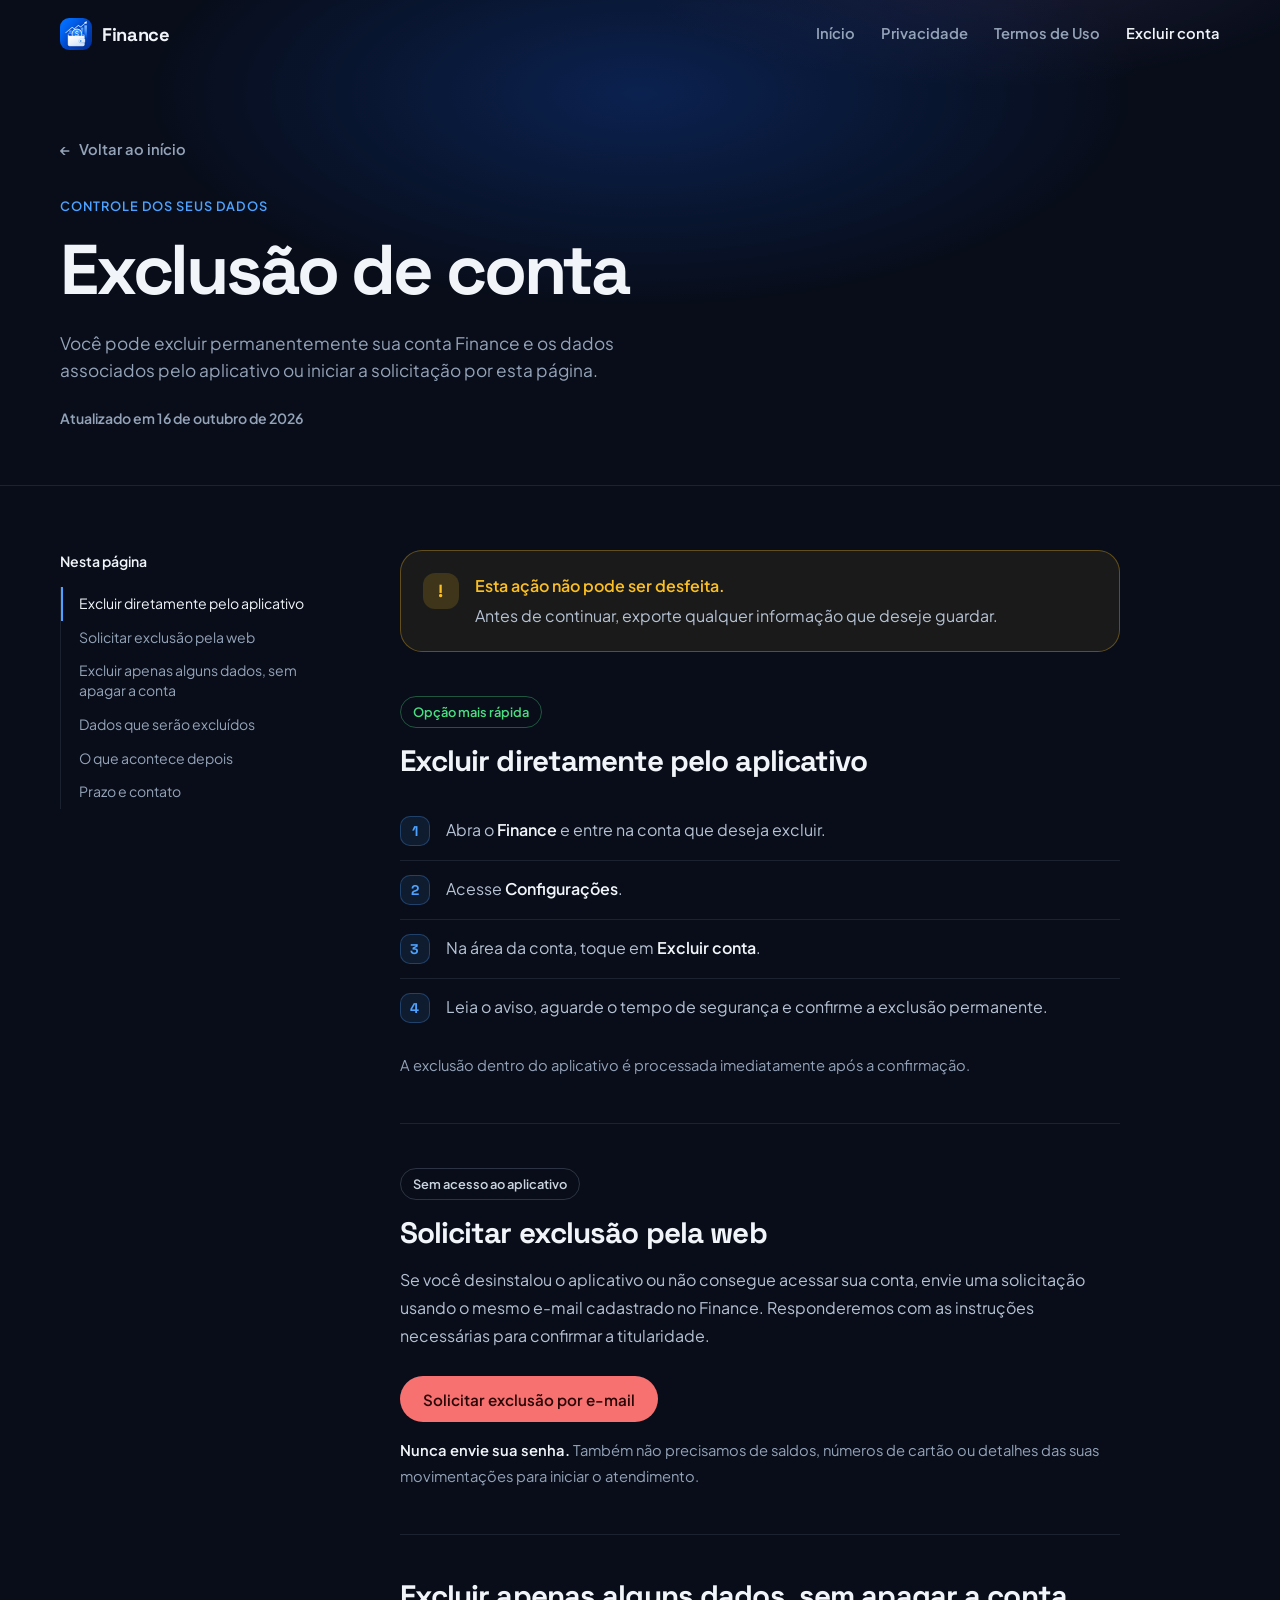
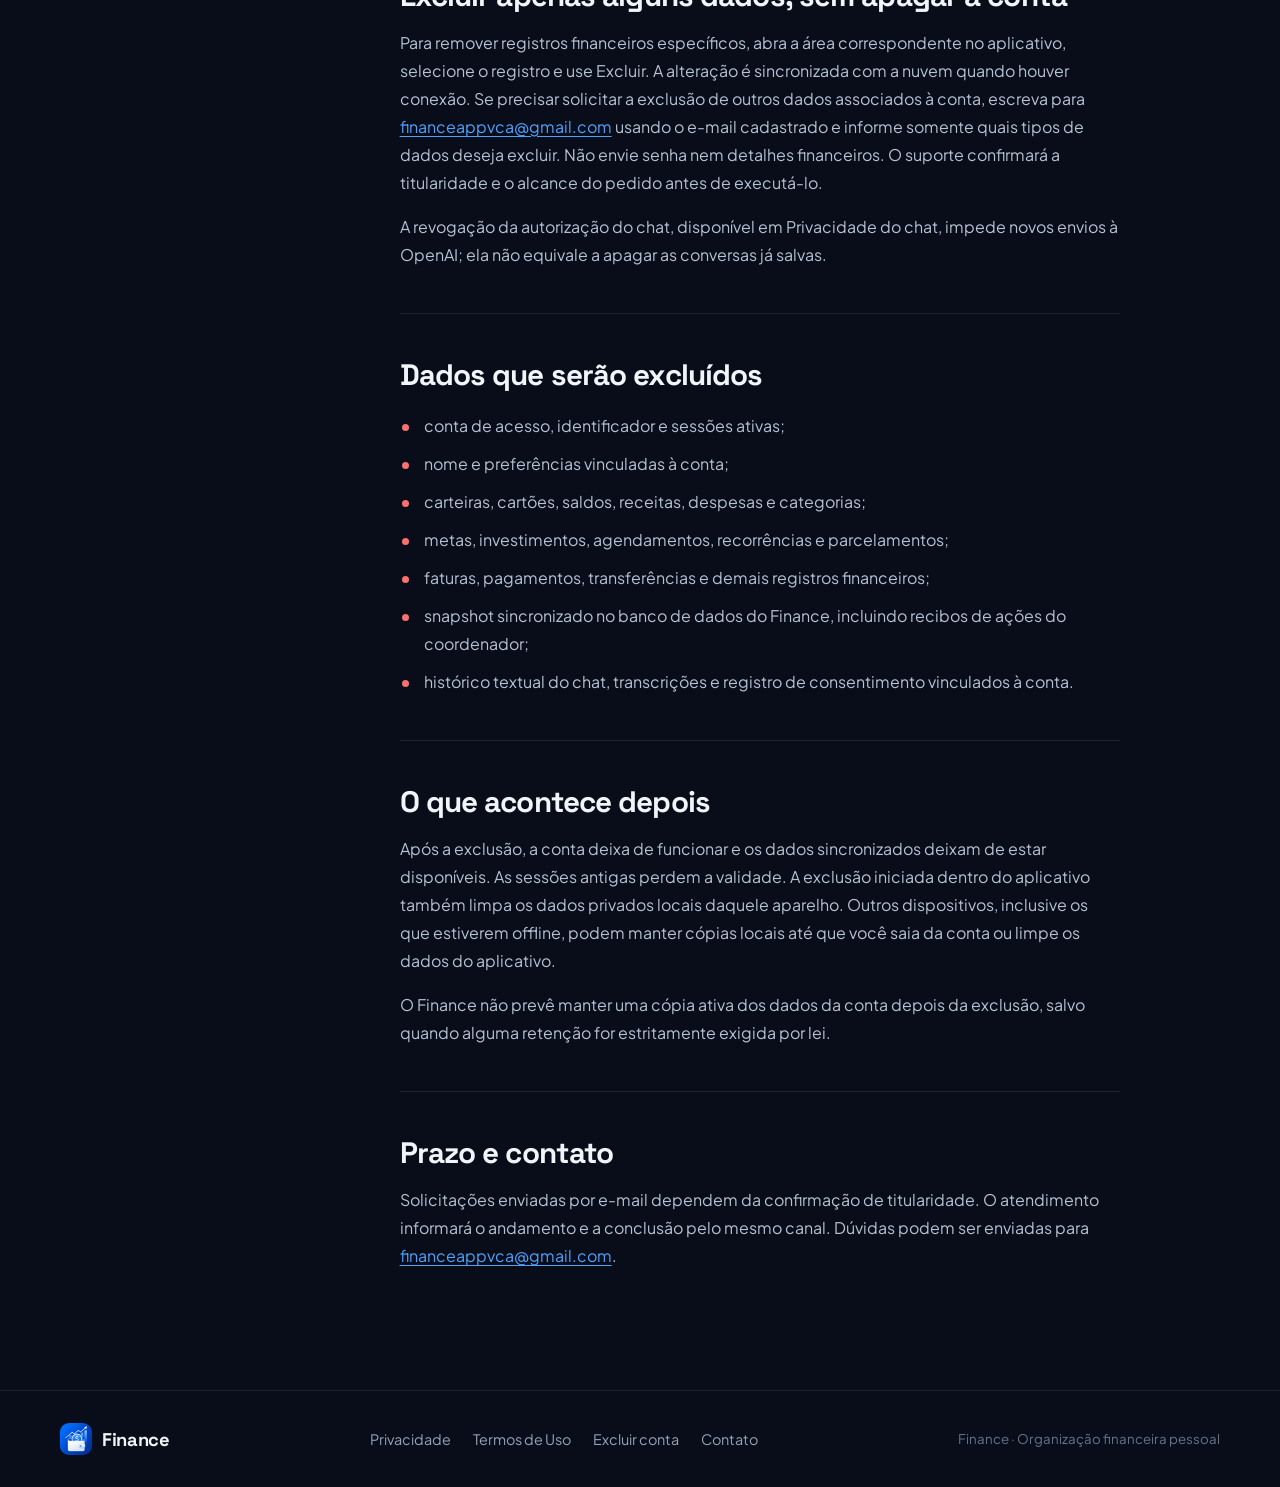
==== commit 0f46868c: "style: match legal pages to the new landing page design Co-Authored-By: Claude Opus 5.5 <noreply@ant" ====
--- a/exclusao-de-conta.html
+++ b/exclusao-de-conta.html
@@ -7,7 +7,7 @@
       name="description"
       content="Solicite a exclusão da sua conta Finance e dos dados associados, pelo aplicativo ou pela web."
     />
-    <meta name="theme-color" content="#155eef" />
+    <meta name="theme-color" content="#080d19" />
     <meta property="og:type" content="article" />
     <meta property="og:locale" content="pt_BR" />
     <meta property="og:title" content="Exclusão de conta — Finance" />
@@ -21,35 +21,81 @@
     />
     <title>Exclusão de conta — Finance</title>
     <link rel="icon" href="favicon.svg" type="image/svg+xml" />
-    <link rel="stylesheet" href="styles.css" />
+    <link rel="stylesheet" href="landing.css?v=2" />
+    <link rel="stylesheet" href="legal.css" />
   </head>
-  <body>
+  <body class="legal-page">
     <a class="skip-link" href="#conteudo">Ir para o conteúdo</a>
-    <header class="site-header">
-      <a class="brand" href="index.html" aria-label="Finance — início">
-        <img class="brand-logo" src="assets/app-icon.png" alt="" />
-        <span>Finance</span>
-      </a>
-      <nav aria-label="Documentos e suporte">
+
+    <header class="nav" data-nav>
+      <div class="nav-inner">
+        <a class="brand" href="index.html" aria-label="Finance — início">
+          <img src="assets/app-icon.png" alt="" width="32" height="32" />
+          <span>Finance</span>
+        </a>
+        <nav class="nav-links" aria-label="Documentos">
+          <a href="index.html">Início</a>
+          <a href="privacidade.html">Privacidade</a>
+          <a href="termos.html">Termos de Uso</a>
+          <a href="exclusao-de-conta.html" aria-current="page">Excluir conta</a>
+        </nav>
+        <button class="nav-toggle" type="button" aria-expanded="false" aria-controls="menu-mobile" aria-label="Abrir menu">
+          <span></span><span></span>
+        </button>
+      </div>
+      <nav id="menu-mobile" class="nav-mobile" aria-label="Documentos (celular)" hidden>
         <a href="index.html">Início</a>
         <a href="privacidade.html">Privacidade</a>
-        <a href="termos.html">Termos</a>
-        <a class="active" href="exclusao-de-conta.html" aria-current="page">Excluir conta</a>
+        <a href="termos.html">Termos de Uso</a>
+        <a href="exclusao-de-conta.html" aria-current="page">Excluir conta</a>
       </nav>
     </header>
 
-    <main id="conteudo" class="legal-main deletion-main">
-      <header class="legal-heading deletion-heading">
-        <a class="back-link" href="index.html">← Voltar ao início</a>
-        <span class="eyebrow">Controle dos seus dados</span>
-        <h1>Exclusão de conta</h1>
-        <p>
+    <main id="conteudo">
+      <header class="legal-hero">
+        <div class="hero-glow" aria-hidden="true"></div>
+        <div class="container">
+          <a class="back-link" href="index.html"><span aria-hidden="true">←</span> Voltar ao início</a>
+          <span class="eyebrow">Controle dos seus dados</span>
+          <h1>Exclusão de conta</h1>
+          <p class="legal-lead">
           Você pode excluir permanentemente sua conta Finance e os dados
           associados pelo aplicativo ou iniciar a solicitação por esta página.
         </p>
+          <p class="legal-updated">Atualizado em 16 de outubro de 2026</p>
+        </div>
       </header>
 
-      <aside class="deletion-warning" aria-label="Aviso importante">
+      <div class="container legal-layout">
+        <aside class="legal-toc">
+          <nav class="toc-desktop" aria-label="Nesta página">
+            <strong>Nesta página</strong>
+            <ul>
+              <li><a href="#excluir-diretamente-pelo-aplicativo">Excluir diretamente pelo aplicativo</a></li>
+              <li><a href="#solicitar-exclusao-pela-web">Solicitar exclusão pela web</a></li>
+              <li><a href="#excluir-apenas-alguns-dados-sem-apagar-a-conta">Excluir apenas alguns dados, sem apagar a conta</a></li>
+              <li><a href="#dados-que-serao-excluidos">Dados que serão excluídos</a></li>
+              <li><a href="#o-que-acontece-depois">O que acontece depois</a></li>
+              <li><a href="#prazo-e-contato">Prazo e contato</a></li>
+            </ul>
+          </nav>
+          <details class="toc-mobile">
+            <summary>Nesta página</summary>
+            <nav aria-label="Nesta página">
+              <ul>
+                <li><a href="#excluir-diretamente-pelo-aplicativo">Excluir diretamente pelo aplicativo</a></li>
+                <li><a href="#solicitar-exclusao-pela-web">Solicitar exclusão pela web</a></li>
+                <li><a href="#excluir-apenas-alguns-dados-sem-apagar-a-conta">Excluir apenas alguns dados, sem apagar a conta</a></li>
+                <li><a href="#dados-que-serao-excluidos">Dados que serão excluídos</a></li>
+                <li><a href="#o-que-acontece-depois">O que acontece depois</a></li>
+                <li><a href="#prazo-e-contato">Prazo e contato</a></li>
+              </ul>
+            </nav>
+          </details>
+        </aside>
+
+        <div class="legal-body">
+          <aside class="deletion-warning" aria-label="Aviso importante">
         <span aria-hidden="true">!</span>
         <div>
           <strong>Esta ação não pode ser desfeita.</strong>
@@ -57,87 +103,98 @@
         </div>
       </aside>
 
-      <article class="legal-document deletion-document">
-        <section>
-          <span class="method-label">Opção mais rápida</span>
-          <h2>Excluir diretamente pelo aplicativo</h2>
-          <ol class="instruction-list">
-            <li><span>1</span><div>Abra o <strong>Finance</strong> e entre na conta que deseja excluir.</div></li>
-            <li><span>2</span><div>Acesse <strong>Configurações</strong>.</div></li>
-            <li><span>3</span><div>Na área da conta, toque em <strong>Excluir conta</strong>.</div></li>
-            <li><span>4</span><div>Leia o aviso, aguarde o tempo de segurança e confirme a exclusão permanente.</div></li>
-          </ol>
-          <p class="method-note">A exclusão dentro do aplicativo é processada imediatamente após a confirmação.</p>
-        </section>
-
-        <section class="email-request-section">
-          <span class="method-label secondary">Sem acesso ao aplicativo</span>
-          <h2>Solicitar exclusão pela web</h2>
-          <p>
-            Se você desinstalou o aplicativo ou não consegue acessar sua conta,
-            envie uma solicitação usando o mesmo e-mail cadastrado no Finance.
-            Responderemos com as instruções necessárias para confirmar a titularidade.
-          </p>
-          <a
-            class="button button-danger"
-            href="mailto:financeappvca@gmail.com?subject=Solicita%C3%A7%C3%A3o%20de%20exclus%C3%A3o%20de%20conta%20Finance&amp;body=Ol%C3%A1%2C%0D%0A%0D%0ASolicito%20a%20exclus%C3%A3o%20da%20minha%20conta%20Finance%20e%20dos%20dados%20associados.%0D%0A%0D%0AE-mail%20cadastrado%20na%20conta%3A%20%0D%0A%0D%0AEntendo%20que%20a%20exclus%C3%A3o%20%C3%A9%20permanente.%0D%0A"
-          >Solicitar exclusão por e-mail</a>
-          <p class="privacy-reminder">
-            <strong>Nunca envie sua senha.</strong> Também não precisamos de saldos,
-            números de cartão ou detalhes das suas movimentações para iniciar o atendimento.
-          </p>
-        </section>
-
-        <section>
-          <h2>Excluir apenas alguns dados, sem apagar a conta</h2>
-          <p>Para remover registros financeiros específicos, abra a área correspondente no aplicativo, selecione o registro e use Excluir. A alteração é sincronizada com a nuvem quando houver conexão. Se precisar solicitar a exclusão de outros dados associados à conta, escreva para <a href="mailto:financeappvca@gmail.com?subject=Exclus%C3%A3o%20parcial%20de%20dados%20Finance">financeappvca@gmail.com</a> usando o e-mail cadastrado e informe somente quais tipos de dados deseja excluir. Não envie senha nem detalhes financeiros. O suporte confirmará a titularidade e o alcance do pedido antes de executá-lo.</p>
-          <p>A revogação da autorização do chat, disponível em Privacidade do chat, impede novos envios à OpenAI; ela não equivale a apagar as conversas já salvas.</p>
-        </section>
-
-        <section>
-          <h2>Dados que serão excluídos</h2>
-          <ul class="deletion-list">
-            <li>conta de acesso, identificador e sessões ativas;</li>
-            <li>nome e preferências vinculadas à conta;</li>
-            <li>carteiras, cartões, saldos, receitas, despesas e categorias;</li>
-            <li>metas, investimentos, agendamentos, recorrências e parcelamentos;</li>
-            <li>faturas, pagamentos, transferências e demais registros financeiros;</li>
-            <li>snapshot sincronizado no banco de dados do Finance, incluindo recibos de ações do coordenador;</li>
-            <li>histórico textual do chat, transcrições e registro de consentimento vinculados à conta.</li>
-          </ul>
-        </section>
-
-        <section>
-          <h2>O que acontece depois</h2>
-          <p>
-            Após a exclusão, a conta deixa de funcionar e os dados sincronizados
-            deixam de estar disponíveis. As sessões antigas perdem a validade.
-            A exclusão iniciada dentro do aplicativo também limpa os dados privados locais
-            daquele aparelho. Outros dispositivos, inclusive os que estiverem offline,
-            podem manter cópias locais até que você saia da conta ou limpe os dados do aplicativo.
-          </p>
-          <p>
-            O Finance não prevê manter uma cópia ativa dos dados da conta depois da
-            exclusão, salvo quando alguma retenção for estritamente exigida por lei.
-          </p>
-        </section>
-
-        <section>
-          <h2>Prazo e contato</h2>
-          <p>
-            Solicitações enviadas por e-mail dependem da confirmação de titularidade.
-            O atendimento informará o andamento e a conclusão pelo mesmo canal.
-            Dúvidas podem ser enviadas para
-            <a href="mailto:financeappvca@gmail.com">financeappvca@gmail.com</a>.
-          </p>
-        </section>
-      </article>
+          <article class="legal-doc">
+            <section>
+              <span class="method-label">Opção mais rápida</span>
+              <h2 id="excluir-diretamente-pelo-aplicativo">Excluir diretamente pelo aplicativo</h2>
+              <ol class="instruction-list">
+                <li><span>1</span><div>Abra o <strong>Finance</strong> e entre na conta que deseja excluir.</div></li>
+                <li><span>2</span><div>Acesse <strong>Configurações</strong>.</div></li>
+                <li><span>3</span><div>Na área da conta, toque em <strong>Excluir conta</strong>.</div></li>
+                <li><span>4</span><div>Leia o aviso, aguarde o tempo de segurança e confirme a exclusão permanente.</div></li>
+              </ol>
+              <p class="method-note">A exclusão dentro do aplicativo é processada imediatamente após a confirmação.</p>
+            </section>
+
+            <section class="email-request-section">
+              <span class="method-label secondary">Sem acesso ao aplicativo</span>
+              <h2 id="solicitar-exclusao-pela-web">Solicitar exclusão pela web</h2>
+              <p>
+                Se você desinstalou o aplicativo ou não consegue acessar sua conta,
+                envie uma solicitação usando o mesmo e-mail cadastrado no Finance.
+                Responderemos com as instruções necessárias para confirmar a titularidade.
+              </p>
+              <a
+                class="btn btn-danger"
+                href="mailto:financeappvca@gmail.com?subject=Solicita%C3%A7%C3%A3o%20de%20exclus%C3%A3o%20de%20conta%20Finance&amp;body=Ol%C3%A1%2C%0D%0A%0D%0ASolicito%20a%20exclus%C3%A3o%20da%20minha%20conta%20Finance%20e%20dos%20dados%20associados.%0D%0A%0D%0AE-mail%20cadastrado%20na%20conta%3A%20%0D%0A%0D%0AEntendo%20que%20a%20exclus%C3%A3o%20%C3%A9%20permanente.%0D%0A"
+              >Solicitar exclusão por e-mail</a>
+              <p class="privacy-reminder">
+                <strong>Nunca envie sua senha.</strong> Também não precisamos de saldos,
+                números de cartão ou detalhes das suas movimentações para iniciar o atendimento.
+              </p>
+            </section>
+
+            <section>
+              <h2 id="excluir-apenas-alguns-dados-sem-apagar-a-conta">Excluir apenas alguns dados, sem apagar a conta</h2>
+              <p>Para remover registros financeiros específicos, abra a área correspondente no aplicativo, selecione o registro e use Excluir. A alteração é sincronizada com a nuvem quando houver conexão. Se precisar solicitar a exclusão de outros dados associados à conta, escreva para <a href="mailto:financeappvca@gmail.com?subject=Exclus%C3%A3o%20parcial%20de%20dados%20Finance">financeappvca@gmail.com</a> usando o e-mail cadastrado e informe somente quais tipos de dados deseja excluir. Não envie senha nem detalhes financeiros. O suporte confirmará a titularidade e o alcance do pedido antes de executá-lo.</p>
+              <p>A revogação da autorização do chat, disponível em Privacidade do chat, impede novos envios à OpenAI; ela não equivale a apagar as conversas já salvas.</p>
+            </section>
+
+            <section>
+              <h2 id="dados-que-serao-excluidos">Dados que serão excluídos</h2>
+              <ul class="deletion-list">
+                <li>conta de acesso, identificador e sessões ativas;</li>
+                <li>nome e preferências vinculadas à conta;</li>
+                <li>carteiras, cartões, saldos, receitas, despesas e categorias;</li>
+                <li>metas, investimentos, agendamentos, recorrências e parcelamentos;</li>
+                <li>faturas, pagamentos, transferências e demais registros financeiros;</li>
+                <li>snapshot sincronizado no banco de dados do Finance, incluindo recibos de ações do coordenador;</li>
+                <li>histórico textual do chat, transcrições e registro de consentimento vinculados à conta.</li>
+              </ul>
+            </section>
+
+            <section>
+              <h2 id="o-que-acontece-depois">O que acontece depois</h2>
+              <p>
+                Após a exclusão, a conta deixa de funcionar e os dados sincronizados
+                deixam de estar disponíveis. As sessões antigas perdem a validade.
+                A exclusão iniciada dentro do aplicativo também limpa os dados privados locais
+                daquele aparelho. Outros dispositivos, inclusive os que estiverem offline,
+                podem manter cópias locais até que você saia da conta ou limpe os dados do aplicativo.
+              </p>
+              <p>
+                O Finance não prevê manter uma cópia ativa dos dados da conta depois da
+                exclusão, salvo quando alguma retenção for estritamente exigida por lei.
+              </p>
+            </section>
+
+            <section>
+              <h2 id="prazo-e-contato">Prazo e contato</h2>
+              <p>
+                Solicitações enviadas por e-mail dependem da confirmação de titularidade.
+                O atendimento informará o andamento e a conclusão pelo mesmo canal.
+                Dúvidas podem ser enviadas para
+                <a href="mailto:financeappvca@gmail.com">financeappvca@gmail.com</a>.
+              </p>
+            </section>
+          </article>
+        </div>
+      </div>
     </main>
 
-    <footer>
-      <span>Finance · Exclusão de conta</span>
-      <div class="footer-links"><a href="privacidade.html">Privacidade</a><a href="termos.html">Termos de Uso</a></div>
-      <span>Atualizado em 16 de outubro de 2026</span>
+    <footer class="footer">
+      <div class="container footer-inner">
+        <a class="brand" href="index.html"><img src="assets/app-icon.png" alt="" width="28" height="28" /><span>Finance</span></a>
+        <nav class="footer-links" aria-label="Documentos e contato">
+          <a href="privacidade.html">Privacidade</a>
+          <a href="termos.html">Termos de Uso</a>
+          <a href="exclusao-de-conta.html">Excluir conta</a>
+          <a href="mailto:financeappvca@gmail.com">Contato</a>
+        </nav>
+        <small>Finance · Organização financeira pessoal</small>
+      </div>
     </footer>
+
+    <script src="legal.js"></script>
   </body>
 </html>
--- a/landing.css
+++ b/landing.css
@@ -0,0 +1,439 @@
+@font-face {
+  font-family: "Plus Jakarta Sans";
+  src: url("assets/fonts/PlusJakartaSans-Regular.ttf") format("truetype");
+  font-weight: 400;
+  font-display: swap;
+}
+@font-face {
+  font-family: "Plus Jakarta Sans";
+  src: url("assets/fonts/PlusJakartaSans-SemiBold.ttf") format("truetype");
+  font-weight: 600 800;
+  font-display: swap;
+}
+@font-face {
+  font-family: "Space Grotesk";
+  src: url("assets/fonts/SpaceGrotesk-Medium.ttf") format("truetype");
+  font-weight: 400 600;
+  font-display: swap;
+}
+@font-face {
+  font-family: "Space Grotesk";
+  src: url("assets/fonts/SpaceGrotesk-Bold.ttf") format("truetype");
+  font-weight: 700 900;
+  font-display: swap;
+}
+
+/* Cores do app (theme.config.js, modo escuro) */
+:root {
+  color-scheme: dark;
+  --bg: #080d19;
+  --bg-2: #0b1220;
+  --surface: #0f172a;
+  --surface-2: #1e293b;
+  --line: rgba(148, 163, 184, 0.14);
+  --line-strong: rgba(148, 163, 184, 0.26);
+  --fg: #f1f5f9;
+  --muted: #94a3b8;
+  --primary: #4da3ff;
+  --primary-deep: #155eef;
+  --income: #4ade80;
+  --expense: #f87171;
+  --violet: #a78bfa;
+  --warning: #fbbf24;
+  --radius: 22px;
+  --display: "Space Grotesk", ui-sans-serif, system-ui, sans-serif;
+}
+
+* { box-sizing: border-box; }
+html { scroll-behavior: smooth; scroll-padding-top: 84px; }
+body {
+  margin: 0;
+  background: var(--bg);
+  color: var(--fg);
+  font-family: "Plus Jakarta Sans", ui-sans-serif, system-ui, -apple-system, "Segoe UI", sans-serif;
+  font-size: 16px;
+  line-height: 1.6;
+  -webkit-font-smoothing: antialiased;
+  overflow-x: hidden;
+}
+body.menu-open { overflow: hidden; }
+img { max-width: 100%; display: block; }
+a { color: var(--primary); }
+svg { width: 1em; height: 1em; fill: none; stroke: currentColor; stroke-width: 1.8; stroke-linecap: round; stroke-linejoin: round; flex: none; }
+:focus-visible { outline: 2px solid var(--primary); outline-offset: 3px; border-radius: 8px; }
+
+.skip-link { position: absolute; left: 16px; top: -60px; z-index: 100; background: var(--primary); color: #04101f; padding: 10px 14px; border-radius: 10px; font-weight: 700; }
+.skip-link:focus { top: 12px; }
+
+.container { width: min(1160px, 100% - 32px); margin-inline: auto; }
+.center { text-align: center; }
+
+h1, h2, h3 { font-family: var(--display); margin: 0; letter-spacing: -0.035em; line-height: 1.04; }
+h2 { font-size: clamp(2.1rem, 4.6vw, 3.6rem); font-weight: 700; }
+h3 { font-size: 1.3rem; font-weight: 700; letter-spacing: -0.02em; line-height: 1.15; }
+p { margin: 0; }
+
+.grad {
+  background: linear-gradient(100deg, #4da3ff 0%, #8ab8ff 45%, #a78bfa 100%);
+  -webkit-background-clip: text;
+  background-clip: text;
+  color: transparent;
+}
+.muted-h { color: var(--muted); }
+
+.eyebrow {
+  display: inline-block;
+  font-size: 0.8rem;
+  font-weight: 700;
+  letter-spacing: 0.08em;
+  text-transform: uppercase;
+  color: var(--primary);
+  margin-bottom: 18px;
+}
+
+/* Botões */
+.btn {
+  display: inline-flex; align-items: center; justify-content: center; gap: 8px;
+  min-height: 46px; padding: 0 22px;
+  border-radius: 999px; border: 1px solid transparent;
+  font: 700 0.95rem/1 "Plus Jakarta Sans", sans-serif;
+  text-decoration: none; cursor: pointer;
+  transition: transform 0.15s ease, background-color 0.2s ease, box-shadow 0.2s ease, border-color 0.2s ease;
+}
+.btn:active { transform: scale(0.97); }
+.btn-primary { background: var(--primary); color: #04101f; box-shadow: 0 0 0 0 rgba(77, 163, 255, 0); }
+.btn-primary:hover { background: #6db4ff; box-shadow: 0 10px 34px -8px rgba(77, 163, 255, 0.6); }
+.btn-ghost { background: rgba(255, 255, 255, 0.04); color: var(--fg); border-color: var(--line-strong); }
+.btn-ghost:hover { background: rgba(255, 255, 255, 0.08); border-color: rgba(148, 163, 184, 0.45); }
+.btn-sm { min-height: 38px; padding: 0 18px; font-size: 0.88rem; }
+.btn-lg { min-height: 54px; padding: 0 28px; font-size: 1rem; }
+.btn-block { width: 100%; }
+
+/* Header */
+.nav { position: fixed; inset: 0 0 auto; z-index: 50; transition: background-color 0.25s ease, border-color 0.25s ease, backdrop-filter 0.25s ease; border-bottom: 1px solid transparent; }
+.nav.scrolled, body.menu-open .nav { background: rgba(8, 13, 25, 0.78); backdrop-filter: blur(16px); -webkit-backdrop-filter: blur(16px); border-color: var(--line); }
+.nav-inner { width: min(1160px, 100% - 32px); margin-inline: auto; height: 68px; display: flex; align-items: center; gap: 28px; }
+.brand { display: inline-flex; align-items: center; gap: 10px; color: var(--fg); text-decoration: none; font: 700 1.15rem var(--display); letter-spacing: -0.02em; }
+.brand img { width: 32px; height: 32px; border-radius: 9px; }
+.nav-links { display: flex; gap: 26px; margin-left: auto; }
+.nav-links a { color: var(--muted); text-decoration: none; font-size: 0.92rem; font-weight: 600; transition: color 0.2s; }
+.nav-links a:hover { color: var(--fg); }
+.nav-toggle { display: none; margin-left: auto; width: 44px; height: 44px; border: 0; background: transparent; cursor: pointer; position: relative; }
+.nav-toggle span { position: absolute; left: 11px; right: 11px; height: 2px; background: var(--fg); border-radius: 2px; transition: transform 0.25s ease; }
+.nav-toggle span:first-child { top: 17px; }
+.nav-toggle span:last-child { top: 25px; }
+.nav-toggle[aria-expanded="true"] span:first-child { transform: translateY(4px) rotate(45deg); }
+.nav-toggle[aria-expanded="true"] span:last-child { transform: translateY(-4px) rotate(-45deg); }
+.nav-mobile { display: grid; gap: 4px; padding: 8px 16px 24px; height: calc(100dvh - 68px); align-content: start; }
+.nav-mobile[hidden] { display: none; }
+.nav-mobile a:not(.btn) { color: var(--fg); text-decoration: none; font: 600 1.6rem var(--display); letter-spacing: -0.02em; padding: 12px 0; border-bottom: 1px solid var(--line); }
+.nav-mobile .btn { margin-top: 20px; min-height: 52px; }
+
+/* Hero */
+.hero { position: relative; padding: 148px 0 0; overflow: hidden; }
+.hero-glow { position: absolute; inset: -10% -20% auto; height: 900px; pointer-events: none;
+  background:
+    radial-gradient(40% 50% at 50% 62%, rgba(21, 94, 239, 0.32), transparent 70%),
+    radial-gradient(30% 30% at 70% 40%, rgba(167, 139, 250, 0.14), transparent 70%);
+}
+.hero::before { content: ""; position: absolute; inset: 0; pointer-events: none; opacity: 0.5;
+  background-image: linear-gradient(var(--line) 1px, transparent 1px), linear-gradient(90deg, var(--line) 1px, transparent 1px);
+  background-size: 64px 64px;
+  mask-image: radial-gradient(60% 50% at 50% 30%, #000 0%, transparent 75%);
+  -webkit-mask-image: radial-gradient(60% 50% at 50% 30%, #000 0%, transparent 75%);
+}
+.hero-copy { position: relative; text-align: center; max-width: 860px; }
+.pill { display: inline-flex; align-items: center; gap: 10px; padding: 7px 14px; border-radius: 999px; border: 1px solid var(--line-strong); background: rgba(255, 255, 255, 0.03); font-size: 0.85rem; font-weight: 600; color: #cbd5e1; }
+.pill i { width: 7px; height: 7px; border-radius: 50%; background: var(--income); box-shadow: 0 0 0 4px rgba(74, 222, 128, 0.16); }
+.hero h1 { margin: 26px auto 0; font-size: clamp(2.7rem, 7vw, 5.4rem); font-weight: 700; letter-spacing: -0.045em; line-height: 0.98; max-width: 14ch; }
+.lead { margin: 24px auto 0; max-width: 580px; color: var(--muted); font-size: clamp(1rem, 1.4vw, 1.15rem); }
+.hero-actions { margin-top: 34px; display: flex; gap: 12px; justify-content: center; flex-wrap: wrap; }
+.trust-row { list-style: none; padding: 0; margin: 26px 0 0; display: flex; justify-content: center; flex-wrap: wrap; gap: 8px 22px; color: var(--muted); font-size: 0.88rem; font-weight: 600; }
+.trust-row li { display: inline-flex; align-items: center; gap: 7px; }
+.trust-row svg { color: var(--income); font-size: 1rem; stroke-width: 2.4; }
+
+.hero-stage { position: relative; height: 640px; margin-top: 64px; width: min(1160px, 100% - 32px); margin-inline: auto; }
+.hero-stage::after { content: ""; position: absolute; left: 0; right: 0; bottom: 0; height: 220px; background: linear-gradient(transparent, var(--bg)); pointer-events: none; z-index: 3; }
+
+.phone { position: absolute; left: 50%; top: 0; width: 320px; transform: translateX(-50%); padding: 14px 16px 18px; border-radius: 46px; background: linear-gradient(180deg, #111a2e, #0b1220); border: 1px solid var(--line-strong); box-shadow: 0 0 0 7px #05080f, 0 0 0 8px rgba(148, 163, 184, 0.18), 0 50px 120px -30px rgba(21, 94, 239, 0.55); z-index: 2; }
+.phone-notch { width: 96px; height: 26px; margin: 0 auto 6px; border-radius: 20px; background: #05080f; }
+.phone-status { display: flex; justify-content: space-between; font-size: 0.72rem; color: var(--muted); padding: 0 8px 10px; margin-top: -30px; }
+.app-top { display: flex; align-items: center; justify-content: space-between; padding: 10px 4px 14px; }
+.app-top small { display: block; color: var(--muted); font-size: 0.75rem; }
+.app-top strong { font: 700 1.15rem var(--display); }
+.avatar { width: 34px; height: 34px; border-radius: 50%; display: grid; place-items: center; background: var(--surface-2); color: var(--primary); font-weight: 800; font-size: 0.85rem; }
+.balance { padding: 16px; border-radius: 20px; background: linear-gradient(140deg, #155eef, #3b82f6 55%, #6d5df6); color: #fff; }
+.balance small { opacity: 0.8; font-size: 0.75rem; }
+.balance strong { display: block; font: 700 1.75rem var(--display); letter-spacing: -0.03em; margin-top: 2px; }
+.balance-split { display: grid; grid-template-columns: 1fr 1fr; gap: 10px; margin-top: 14px; }
+.balance-split span { font-size: 0.72rem; background: rgba(255, 255, 255, 0.14); border-radius: 12px; padding: 8px 10px; display: flex; flex-wrap: wrap; align-items: center; gap: 0 6px; }
+.balance-split b { width: 100%; font-size: 0.9rem; }
+.dot { width: 7px; height: 7px; border-radius: 50%; display: inline-block; }
+.pos-bg { background: #86efac; } .neg-bg { background: #fca5a5; }
+.app-row-title { display: flex; justify-content: space-between; align-items: baseline; padding: 18px 4px 8px; font-size: 0.85rem; }
+.app-row-title span { color: var(--primary); font-size: 0.75rem; font-weight: 600; }
+.phone-input { margin-top: 14px; display: flex; align-items: center; justify-content: space-between; padding: 8px 8px 8px 16px; border-radius: 999px; background: var(--surface-2); color: var(--muted); font-size: 0.8rem; }
+.phone-input i { width: 32px; height: 32px; border-radius: 50%; display: grid; place-items: center; background: var(--primary); color: #04101f; }
+
+.tx { display: flex; align-items: center; gap: 12px; }
+.tx-plain { padding: 10px 4px; border-top: 1px solid var(--line); }
+.tx-icon { width: 36px; height: 36px; border-radius: 12px; display: grid; place-items: center; font-weight: 800; font-size: 0.85rem; color: var(--c); background: color-mix(in srgb, var(--c) 16%, transparent); flex: none; }
+.tx-body { flex: 1; min-width: 0; display: grid; }
+.tx-body b { font-size: 0.88rem; font-weight: 700; white-space: nowrap; overflow: hidden; text-overflow: ellipsis; }
+.tx-body small { color: var(--muted); font-size: 0.74rem; }
+.tx strong { font-size: 0.88rem; white-space: nowrap; }
+.neg { color: var(--expense); } .pos { color: var(--income); }
+
+.float { position: absolute; z-index: 2; padding: 14px 16px; border-radius: 18px; background: rgba(15, 23, 42, 0.78); border: 1px solid var(--line-strong); backdrop-filter: blur(14px); -webkit-backdrop-filter: blur(14px); box-shadow: 0 24px 60px -24px rgba(0, 0, 0, 0.8); }
+.float-left-1 { left: 4%; top: 40px; width: 290px; }
+.float-left-2 { left: 9%; top: 136px; width: 290px; }
+.float-left-3 { left: 0; top: 260px; width: 320px; display: grid; gap: 8px; background: transparent; border: 0; box-shadow: none; backdrop-filter: none; -webkit-backdrop-filter: none; padding: 0; }
+.float-right-1 { right: 3%; top: 120px; width: 280px; }
+.float-right-2 { right: 8%; top: 360px; width: 250px; }
+
+.bubble-user { justify-self: end; max-width: 250px; padding: 11px 15px; border-radius: 18px 18px 4px 18px; background: var(--primary); color: #04101f; font-size: 0.86rem; font-weight: 600; }
+.bubble-bot { max-width: 280px; padding: 11px 15px; border-radius: 18px 18px 18px 4px; background: rgba(30, 41, 59, 0.92); border: 1px solid var(--line-strong); font-size: 0.86rem; display: flex; gap: 8px; align-items: flex-start; }
+.bubble-bot svg { color: var(--income); margin-top: 3px; stroke-width: 2.6; }
+
+.week-head { display: flex; justify-content: space-between; color: var(--muted); font-size: 0.78rem; }
+.week-total { display: flex; align-items: baseline; gap: 10px; margin-top: 4px; }
+.week-total strong { font: 700 1.45rem var(--display); letter-spacing: -0.03em; }
+.week-total em { font-style: normal; font-size: 0.75rem; font-weight: 700; color: var(--income); }
+.week-bars { height: 90px; display: grid; grid-template-columns: repeat(7, 1fr); gap: 10px; align-items: end; margin-top: 14px; }
+.week-bars i { height: var(--h); border-radius: 6px; background: rgba(148, 163, 184, 0.22); }
+.week-bars i.on { background: var(--primary); box-shadow: 0 0 22px rgba(77, 163, 255, 0.55); }
+.week-days { display: grid; grid-template-columns: repeat(7, 1fr); gap: 10px; text-align: center; font-size: 0.7rem; color: var(--muted); margin-top: 6px; }
+
+.goal-mini > div:first-child { display: flex; justify-content: space-between; font-size: 0.82rem; font-weight: 600; }
+.goal-mini b { color: var(--warning); }
+.goal-mini small { color: var(--muted); font-size: 0.74rem; }
+.track { height: 7px; border-radius: 99px; background: rgba(148, 163, 184, 0.18); overflow: hidden; margin: 9px 0 7px; }
+.track i { display: block; height: 100%; border-radius: inherit; background: var(--bar, linear-gradient(90deg, var(--primary), var(--violet))); }
+.goal-mini .track i { background: var(--warning); }
+
+/* Números */
+.stats { position: relative; padding: 24px 0 40px; }
+.stats-grid { display: grid; grid-template-columns: repeat(4, 1fr); border-top: 1px solid var(--line); border-bottom: 1px solid var(--line); }
+.stats-grid div { padding: 34px 20px; text-align: center; }
+.stats-grid div + div { border-left: 1px solid var(--line); }
+.stats-grid strong { display: block; font: 700 clamp(1.5rem, 2.6vw, 2.1rem) var(--display); letter-spacing: -0.03em; }
+.stats-grid span { color: var(--muted); font-size: 0.88rem; }
+
+/* Seções */
+.section { padding: clamp(80px, 11vw, 140px) 0; }
+.section-head { max-width: 720px; margin-bottom: 56px; }
+.section-head.center { margin-inline: auto; max-width: 880px; }
+.section-head p { margin-top: 20px; color: var(--muted); font-size: 1.08rem; }
+.section-head.center p { max-width: 560px; margin-inline: auto; }
+.center-cta { text-align: center; margin-top: 48px; }
+
+.feature-grid { display: grid; grid-template-columns: repeat(3, 1fr); gap: 16px; }
+.fcard, .scard { position: relative; padding: 30px; border-radius: var(--radius); background: linear-gradient(180deg, rgba(30, 41, 59, 0.42), rgba(15, 23, 42, 0.42)); border: 1px solid var(--line); transition: border-color 0.25s ease, transform 0.25s ease, background-color 0.25s ease; }
+.fcard:hover, .scard:hover { border-color: rgba(77, 163, 255, 0.35); transform: translateY(-3px); }
+.fcard h3 { font-size: 1.55rem; margin-top: 30px; }
+.fcard p, .scard p { margin-top: 12px; color: var(--muted); font-size: 0.95rem; }
+.ficon { width: 46px; height: 46px; border-radius: 14px; display: grid; place-items: center; font-size: 1.35rem; color: var(--primary); background: rgba(77, 163, 255, 0.1); border: 1px solid rgba(77, 163, 255, 0.28); }
+.ficon.violet { color: var(--violet); background: rgba(167, 139, 250, 0.1); border-color: rgba(167, 139, 250, 0.28); }
+.tag { position: absolute; top: 30px; right: 30px; font-size: 0.7rem; font-weight: 800; letter-spacing: 0.08em; color: var(--violet); padding: 4px 9px; border-radius: 999px; border: 1px solid rgba(167, 139, 250, 0.35); }
+
+/* Blocos alternados */
+.split-grid { display: grid; grid-template-columns: 1fr 1fr; gap: clamp(40px, 7vw, 100px); align-items: center; }
+.split-grid.reverse .split-copy { order: -1; }
+.split-copy > p { margin-top: 22px; color: var(--muted); font-size: 1.08rem; max-width: 500px; }
+.split-copy > .btn { margin-top: 32px; }
+.split-visual { position: relative; margin: 0; display: grid; justify-items: center; min-height: 420px; align-content: center; }
+.visual-glow { position: absolute; inset: 10% 5%; border-radius: 50%; background: radial-gradient(closest-side, rgba(21, 94, 239, 0.4), transparent); filter: blur(10px); pointer-events: none; }
+.visual-glow.violet { background: radial-gradient(closest-side, rgba(139, 92, 246, 0.35), transparent); }
+.visual-glow.green { background: radial-gradient(closest-side, rgba(34, 197, 94, 0.25), transparent); }
+.phone-img { position: relative; left: auto; transform: none; width: 300px; padding: 10px; border-radius: 44px; }
+.phone-img img { border-radius: 34px; width: 100%; height: auto; }
+.split-visual figcaption { position: relative; margin-top: 18px; color: var(--muted); font-size: 0.78rem; text-align: center; }
+
+.steps { list-style: none; padding: 0; margin: 30px 0 0; display: grid; gap: 4px; }
+.steps li { display: flex; gap: 18px; padding: 16px 0; border-top: 1px solid var(--line); }
+.steps li > span { font: 700 0.85rem var(--display); color: var(--primary); padding-top: 3px; }
+.steps h3 { font-size: 1.08rem; }
+.steps p { margin-top: 4px; color: var(--muted); font-size: 0.93rem; }
+.fine { margin-top: 22px; font-size: 0.8rem; color: #7c8aa0; max-width: 520px; line-height: 1.55; }
+
+.panel { position: relative; width: min(420px, 100%); padding: 22px; border-radius: 28px; background: rgba(15, 23, 42, 0.86); border: 1px solid var(--line-strong); box-shadow: 0 40px 90px -40px rgba(0, 0, 0, 0.9); }
+.credit { padding: 20px; border-radius: 20px; background: linear-gradient(135deg, #6941c6, #8b5cf6 50%, #4da3ff); color: #fff; }
+.credit small { opacity: 0.85; font-size: 0.78rem; }
+.credit strong { display: block; font: 700 1.2rem var(--display); letter-spacing: 0.08em; margin-top: 28px; }
+.credit div { display: flex; justify-content: space-between; align-items: end; margin-top: 18px; font-size: 0.78rem; }
+.credit div b { display: block; font-size: 1.05rem; }
+.limit { display: flex; justify-content: space-between; margin-top: 20px; font-size: 0.85rem; color: var(--muted); }
+.limit b { color: var(--fg); }
+.panel .tx-plain:first-of-type { margin-top: 8px; }
+.report-top { padding-bottom: 18px; border-bottom: 1px solid var(--line); margin-bottom: 10px; }
+.report-top small { color: var(--muted); font-size: 0.8rem; }
+.report-top strong { display: block; font: 700 2.1rem var(--display); letter-spacing: -0.03em; }
+.report-top em { font-style: normal; color: var(--income); font-weight: 700; font-size: 0.82rem; }
+.cat { display: grid; grid-template-columns: 96px 1fr 72px; align-items: center; gap: 12px; padding: 9px 0; font-size: 0.86rem; }
+.cat span { color: var(--muted); }
+.cat b { text-align: right; }
+.cat .track { margin: 0; }
+
+/* Segurança */
+.security-grid { display: grid; grid-template-columns: repeat(4, 1fr); gap: 16px; }
+.scard h3 { margin-top: 26px; font-size: 1.15rem; }
+
+/* Planos */
+.vh { position: absolute; width: 1px; height: 1px; margin: -1px; padding: 0; overflow: hidden; clip-path: inset(50%); white-space: nowrap; border: 0; }
+.pricing { display: grid; grid-template-columns: minmax(0, 440px) minmax(0, 360px); justify-content: center; align-items: center; gap: 56px; }
+.picker { display: grid; gap: 14px; padding: 14px; border-radius: 32px; border: 1px solid var(--line-strong); background: linear-gradient(180deg, rgba(21, 94, 239, 0.14), rgba(15, 23, 42, 0.72) 60%); box-shadow: 0 30px 80px -40px rgba(21, 94, 239, 0.7); }
+.picker fieldset { min-width: 0; margin: 0; padding: 0; border: 0; }
+
+.picker .billing { position: relative; display: grid; grid-template-columns: 1fr 1fr; padding: 5px; border-radius: 999px; background: rgba(8, 13, 25, 0.7); }
+.billing label { position: relative; z-index: 1; cursor: pointer; }
+.billing label > span { display: flex; align-items: center; justify-content: center; gap: 8px; min-height: 44px; border-radius: 999px; color: var(--muted); font-weight: 700; font-size: 0.95rem; transition: color 0.3s; }
+.billing input:checked + span { color: var(--fg); }
+.billing-pill { position: absolute; inset: 5px auto 5px 5px; width: calc(50% - 5px); border-radius: 999px; background: var(--surface-2); box-shadow: 0 4px 14px -6px rgba(0, 0, 0, 0.8); transition: transform 0.3s; }
+.billing:has([value="anual"]:checked) .billing-pill { transform: translateX(100%); }
+.save { font-size: 0.72rem; font-style: normal; padding: 2px 7px; border-radius: 999px; background: rgba(74, 222, 128, 0.16); color: var(--income); }
+
+.picker .picks { position: relative; display: grid; gap: 12px; }
+.pick { display: flex; justify-content: space-between; gap: 16px; padding: 18px 20px; border-radius: 20px; border: 2px solid var(--line-strong); cursor: pointer; transition: background-color 0.3s; }
+.pick:hover { background: rgba(255, 255, 255, 0.03); }
+.pick-body { display: grid; gap: 4px; min-width: 0; }
+.pick-name { display: flex; flex-wrap: wrap; align-items: center; gap: 8px; font: 700 1.25rem var(--display); letter-spacing: -0.02em; }
+.pick-badge { padding: 3px 9px; border-radius: 8px; background: rgba(251, 191, 36, 0.16); color: var(--warning); font: 700 0.74rem "Plus Jakarta Sans", sans-serif; letter-spacing: 0; }
+.pick-price { display: flex; align-items: baseline; gap: 6px; }
+.pick-price strong { font: 700 1.7rem/1.2 var(--display); letter-spacing: -0.03em; white-space: nowrap; }
+.pick-unit { color: var(--muted); font-weight: 600; }
+.pick-note { color: var(--muted); font-size: 0.88rem; }
+.pick-save { color: var(--income); font-weight: 600; }
+.pick-dot { flex: none; width: 24px; height: 24px; margin-top: 3px; border-radius: 50%; border: 2px solid #64748b; display: grid; place-items: center; transition: border-color 0.3s; }
+.pick-dot::after { content: ""; width: 12px; height: 12px; border-radius: 50%; background: var(--primary); opacity: 0; transition: opacity 0.3s; }
+.pick input:checked ~ .pick-dot { border-color: var(--primary); }
+.pick input:checked ~ .pick-dot::after { opacity: 1; }
+.pick-outline { position: absolute; inset: 0 0 auto; border: 3px solid var(--primary); border-radius: 20px; pointer-events: none; transition: transform 0.3s, height 0.3s; }
+.picker:not(.ready) .pick-outline { display: none; }
+.picker:not(.ready) .pick:has(input:checked) { border-color: var(--primary); }
+.billing label:has(:focus-visible) > span, .pick:has(:focus-visible) { outline: 2px solid var(--fg); outline-offset: 3px; }
+
+.roll { display: inline-flex; line-height: 1.2; font-variant-numeric: tabular-nums; vertical-align: bottom; }
+.roll-digit { display: block; height: 1.2em; overflow: hidden; animation: roll-in 0.3s; }
+.roll-digit > span { display: block; transform: translateY(calc(var(--d, 0) * -10%)); transition: transform 0.55s cubic-bezier(0.2, 0.8, 0.2, 1); }
+@keyframes roll-in { from { opacity: 0; max-width: 0; } to { opacity: 1; max-width: 1em; } }
+
+.includes h3 { font-size: 1.4rem; }
+.includes section + section { margin-top: 32px; }
+.js .includes section { margin-top: 0; animation: includes-in 0.3s; }
+@keyframes includes-in { from { opacity: 0; transform: translateY(6px); } }
+@media (min-width: 901px) { .js .includes { min-height: 290px; } }
+.checks { list-style: none; padding: 0; margin: 26px 0 0; display: grid; gap: 12px; font-size: 0.93rem; }
+.checks li { display: flex; gap: 10px; align-items: flex-start; }
+.checks svg { color: var(--primary); margin-top: 4px; stroke-width: 2.6; }
+.plans-legal { max-width: 640px; margin: 28px auto 0; text-align: center; color: #7c8aa0; font-size: 0.82rem; }
+
+/* Download */
+.download { display: grid; grid-template-columns: 1.1fr 1fr; gap: 40px; align-items: center; padding: clamp(32px, 5vw, 64px); border-radius: 32px; border: 1px solid var(--line); background: radial-gradient(60% 90% at 100% 0%, rgba(21, 94, 239, 0.22), transparent 70%), rgba(15, 23, 42, 0.55); }
+.download-copy p { margin-top: 18px; color: var(--muted); max-width: 440px; }
+.download-card { display: flex; align-items: center; gap: 16px; flex-wrap: wrap; padding: 22px; border-radius: 22px; background: rgba(8, 13, 25, 0.6); border: 1px solid var(--line-strong); }
+.download-card > div { flex: 1; min-width: 150px; display: grid; }
+.download-card small { color: var(--muted); font-size: 0.72rem; font-weight: 700; letter-spacing: 0.08em; text-transform: uppercase; }
+.download-card strong { font: 700 1.2rem var(--display); }
+.download-card span:not(.win) { color: var(--muted); font-size: 0.82rem; }
+.win { width: 52px; height: 52px; border-radius: 16px; display: grid; place-items: center; background: rgba(77, 163, 255, 0.12); color: var(--primary); font-size: 1.6rem; }
+.win svg { fill: currentColor; stroke: none; }
+.download-fine { grid-column: 1 / -1; margin-top: 0; max-width: none; }
+
+/* FAQ */
+.faq-wrap { display: grid; grid-template-columns: 0.85fr 1.15fr; gap: clamp(32px, 6vw, 80px); align-items: start; }
+.faq-wrap .section-head { margin-bottom: 0; position: sticky; top: 100px; }
+.faq { display: grid; gap: 10px; }
+.faq details { border: 1px solid var(--line); border-radius: 18px; background: rgba(15, 23, 42, 0.5); transition: border-color 0.2s; }
+.faq details[open] { border-color: var(--line-strong); }
+.faq summary { list-style: none; cursor: pointer; padding: 20px 56px 20px 22px; font-weight: 700; position: relative; }
+.faq summary::-webkit-details-marker { display: none; }
+.faq summary::after { content: ""; position: absolute; right: 22px; top: 50%; width: 10px; height: 10px; border-right: 2px solid var(--muted); border-bottom: 2px solid var(--muted); transform: translateY(-70%) rotate(45deg); transition: transform 0.25s ease; }
+.faq details[open] summary::after { transform: translateY(-30%) rotate(-135deg); }
+.faq details p { padding: 0 22px 20px; color: var(--muted); font-size: 0.95rem; }
+
+/* CTA final */
+.final { position: relative; padding: clamp(90px, 12vw, 160px) 0; overflow: hidden; border-top: 1px solid var(--line); }
+.final-glow { position: absolute; left: 50%; bottom: -320px; width: 1000px; height: 600px; transform: translateX(-50%); background: radial-gradient(closest-side, rgba(21, 94, 239, 0.45), transparent); pointer-events: none; }
+.final .container { position: relative; }
+.final h2 { font-size: clamp(2.4rem, 6vw, 4.6rem); }
+.final p { margin: 22px auto 34px; max-width: 520px; color: var(--muted); font-size: 1.08rem; }
+.final-micro { display: block; margin-top: 18px; color: var(--muted); font-size: 0.82rem; }
+
+/* Rodapé */
+.footer { border-top: 1px solid var(--line); padding: 32px 0; }
+.footer-inner { display: flex; align-items: center; justify-content: space-between; gap: 18px; flex-wrap: wrap; }
+.footer-links { display: flex; gap: 22px; flex-wrap: wrap; }
+.footer-links a { color: var(--muted); text-decoration: none; font-size: 0.9rem; }
+.footer-links a:hover { color: var(--fg); }
+.footer small { color: #64748b; }
+
+/* Animação de entrada */
+.js .reveal { opacity: 0; transform: translateY(22px); transition: opacity 0.7s ease, transform 0.7s cubic-bezier(0.2, 0.7, 0.2, 1); }
+.js .reveal.in { opacity: 1; transform: none; }
+.js .phone.reveal { transform: translateX(-50%) translateY(30px); }
+.js .phone.reveal.in { transform: translateX(-50%); }
+.js .phone-img.reveal, .js .phone-img.reveal.in { transform: none; }
+.float-left-2.reveal { transition-delay: 0.08s; } .float-left-3.reveal { transition-delay: 0.16s; }
+.float-right-1.reveal { transition-delay: 0.1s; } .float-right-2.reveal { transition-delay: 0.2s; }
+
+@media (prefers-reduced-motion: reduce) {
+  html { scroll-behavior: auto; }
+  .js .reveal, .js .phone.reveal { opacity: 1; transition: none; }
+  .js .reveal { transform: none; }
+  .js .phone.reveal { transform: translateX(-50%); }
+  .btn, .fcard, .scard { transition: none; }
+  .picker *, .picker *::after, .includes section { transition: none !important; animation: none !important; }
+}
+
+/* Responsivo */
+@media (max-width: 1080px) {
+  .float-left-1, .float-left-2 { left: 0; }
+  .float-right-1 { right: 0; }
+  .float-right-2 { right: 2%; }
+  .feature-grid { grid-template-columns: repeat(2, 1fr); }
+  .security-grid { grid-template-columns: repeat(2, 1fr); }
+}
+
+@media (max-width: 900px) {
+  .nav-links, .nav-cta { display: none; }
+  .nav-toggle { display: block; }
+  .hero { padding-top: 116px; }
+  .hero-stage { height: 600px; }
+  .float-left-1, .float-left-2, .float-right-2 { display: none; }
+  .float-left-3 { left: 50%; top: 330px; transform: translateX(-108%); width: 260px; }
+  .float-right-1 { right: 50%; top: 70px; transform: translateX(118%); width: 240px; }
+  .js .float-left-3.reveal, .js .float-left-3.reveal.in { transform: translateX(-108%); }
+  .js .float-right-1.reveal, .js .float-right-1.reveal.in { transform: translateX(118%); }
+  .stats-grid { grid-template-columns: repeat(2, 1fr); }
+  .stats-grid div:nth-child(3) { border-left: 0; }
+  .stats-grid div:nth-child(n + 3) { border-top: 1px solid var(--line); }
+  .split-grid, .faq-wrap, .download { grid-template-columns: 1fr; }
+  .split-grid.reverse .split-copy { order: 0; }
+  .split-visual { min-height: 0; }
+  .faq-wrap .section-head { position: static; }
+  .pricing { grid-template-columns: minmax(0, 480px); gap: 36px; }
+  .includes { padding-inline: 8px; }
+}
+
+@media (max-width: 640px) {
+  body { font-size: 15px; }
+  .hero h1 { font-size: clamp(2.5rem, 11.5vw, 3.4rem); }
+  .hero-actions .btn { flex: 1 1 100%; }
+  .hero-stage { height: 560px; margin-top: 48px; }
+  .phone { width: 280px; }
+  .float-right-1 { display: none; }
+  .float-left-3 { left: 50%; top: auto; bottom: 120px; transform: translateX(-50%); width: min(310px, 100%); z-index: 4; }
+  .js .float-left-3.reveal, .js .float-left-3.reveal.in { transform: translateX(-50%); }
+  .stats-grid div { padding: 24px 10px; }
+  .feature-grid, .security-grid { grid-template-columns: 1fr; }
+  .fcard, .scard { padding: 24px; }
+  .fcard h3 { margin-top: 22px; font-size: 1.4rem; }
+  .tag { top: 24px; right: 24px; }
+  .phone-img { width: 260px; }
+  .panel { padding: 18px; }
+  .cat { grid-template-columns: 84px 1fr 64px; gap: 8px; }
+  .picker { padding: 12px; border-radius: 28px; }
+  .pick { padding: 16px; }
+  .download-card .btn { width: 100%; }
+  .footer-inner { flex-direction: column; align-items: flex-start; }
+}
--- a/legal.css
+++ b/legal.css
@@ -0,0 +1,86 @@
+/* Páginas informativas (privacidade, termos e exclusão). Usa as cores e o menu de landing.css. */
+.nav-links a[aria-current="page"] { color: var(--fg); }
+.nav-mobile a[aria-current="page"]:not(.btn) { color: var(--primary); }
+
+.legal-hero { position: relative; overflow: hidden; padding: 128px 0 56px; border-bottom: 1px solid var(--line); }
+.legal-hero .hero-glow { top: -60%; height: 620px; opacity: 0.8; }
+.legal-hero .container { position: relative; }
+.back-link { display: flex; width: fit-content; align-items: center; gap: 8px; min-height: 44px; margin-bottom: 20px; color: var(--muted); text-decoration: none; font-size: 0.92rem; font-weight: 600; transition: color 0.2s; }
+.back-link:hover { color: var(--fg); }
+.legal-hero h1 { font-size: clamp(2.5rem, 6vw, 4.4rem); font-weight: 700; letter-spacing: -0.045em; }
+.legal-lead { margin-top: 22px; max-width: 620px; color: var(--muted); font-size: 1.08rem; }
+.legal-updated { margin-top: 22px; color: var(--muted); font-size: 0.88rem; font-weight: 600; }
+
+.legal-layout { display: grid; grid-template-columns: 250px minmax(0, 720px); gap: clamp(40px, 7vw, 96px); align-items: start; padding-block: 64px 120px; }
+.legal-toc { position: sticky; top: 100px; max-height: calc(100vh - 120px); overflow-y: auto; }
+.toc-desktop strong { display: block; margin-bottom: 14px; font-size: 0.88rem; }
+.legal-toc ul { list-style: none; margin: 0; padding: 0; }
+.toc-desktop ul { border-left: 1px solid var(--line); }
+.toc-desktop a { display: block; padding: 7px 0 7px 16px; border-left: 2px solid transparent; color: var(--muted); font-size: 0.88rem; line-height: 1.4; text-decoration: none; transition: color 0.2s, border-color 0.2s; }
+.toc-desktop a:hover { color: var(--fg); }
+.toc-desktop a[aria-current] { color: var(--fg); border-color: var(--primary); }
+.toc-mobile { display: none; }
+
+.legal-doc section { padding: 44px 0; border-top: 1px solid var(--line); }
+.legal-doc section:first-child { padding-top: 0; border-top: 0; }
+.legal-doc section:last-child { padding-bottom: 0; }
+.legal-doc h2 { font-size: clamp(1.45rem, 2.6vw, 1.85rem); letter-spacing: -0.03em; line-height: 1.15; text-wrap: balance; }
+.legal-doc h2:focus { outline: none; }
+.method-label + h2 { scroll-margin-top: 48px; }
+.legal-doc h3 { margin-top: 34px; font-size: 1.15rem; }
+.legal-doc p, .legal-doc li { color: #b6c2d3; line-height: 1.75; }
+.legal-doc p { margin-top: 16px; }
+.legal-doc p a { overflow-wrap: anywhere; text-underline-offset: 3px; }
+.legal-doc strong { color: var(--fg); }
+.legal-doc ul { list-style: none; margin: 20px 0 0; padding: 0; display: grid; gap: 10px; }
+.legal-doc ul li { position: relative; padding-left: 24px; }
+.legal-doc ul li::before { content: ""; position: absolute; left: 2px; top: 0.72em; width: 7px; height: 7px; border-radius: 50%; background: var(--primary); }
+
+/* Exclusão de conta */
+.deletion-warning { display: flex; gap: 16px; align-items: flex-start; margin-bottom: 44px; padding: 22px; border-radius: var(--radius); border: 1px solid rgba(251, 191, 36, 0.32); background: rgba(251, 191, 36, 0.07); }
+.deletion-warning > span { flex: none; display: grid; place-items: center; width: 36px; height: 36px; border-radius: 12px; background: rgba(251, 191, 36, 0.16); color: var(--warning); font: 700 1.1rem var(--display); }
+.deletion-warning strong { color: var(--warning); }
+.deletion-warning p { margin-top: 4px; color: #b6c2d3; }
+.method-label { display: block; width: fit-content; margin-bottom: 16px; padding: 5px 12px; border-radius: 999px; border: 1px solid rgba(74, 222, 128, 0.35); color: var(--income); font-size: 0.8rem; font-weight: 700; }
+.method-label.secondary { border-color: var(--line-strong); color: #cbd5e1; }
+.instruction-list { list-style: none; margin: 24px 0 0; padding: 0; }
+.instruction-list li { display: flex; gap: 16px; align-items: flex-start; padding: 14px 0; }
+.instruction-list li + li { border-top: 1px solid var(--line); }
+.instruction-list li > span { flex: none; display: grid; place-items: center; width: 30px; height: 30px; border-radius: 10px; border: 1px solid rgba(77, 163, 255, 0.28); background: rgba(77, 163, 255, 0.1); color: var(--primary); font: 700 0.88rem var(--display); }
+.legal-doc .method-note, .legal-doc .privacy-reminder { font-size: 0.92rem; color: var(--muted); }
+.btn-danger { margin-top: 26px; background: var(--expense); color: #2a0707; text-align: center; }
+.btn-danger:hover { background: #fca5a5; }
+.legal-doc .deletion-list li::before { background: var(--expense); }
+
+@media (max-width: 900px) {
+  .legal-hero { padding: 96px 0 40px; }
+  .legal-layout { grid-template-columns: minmax(0, 1fr); gap: 32px; padding-block: 28px 80px; }
+  .legal-toc { position: static; max-height: none; overflow: visible; }
+  .toc-desktop { display: none; }
+  .toc-mobile { display: block; border: 1px solid var(--line); border-radius: 18px; background: rgba(15, 23, 42, 0.5); }
+  .toc-mobile summary { position: relative; list-style: none; cursor: pointer; padding: 16px 48px 16px 20px; font-weight: 700; }
+  .toc-mobile summary::-webkit-details-marker { display: none; }
+  .toc-mobile summary::after { content: ""; position: absolute; right: 22px; top: 50%; width: 9px; height: 9px; border-right: 2px solid var(--muted); border-bottom: 2px solid var(--muted); transform: translateY(-70%) rotate(45deg); transition: transform 0.25s ease; }
+  .toc-mobile[open] summary::after { transform: translateY(-30%) rotate(-135deg); }
+  .toc-mobile ul { padding: 0 20px 12px; }
+  .toc-mobile a { display: flex; align-items: center; min-height: 44px; color: #b6c2d3; font-size: 0.95rem; text-decoration: none; }
+  .legal-doc section { padding: 34px 0; }
+}
+
+@media (max-width: 640px) {
+  .legal-doc .btn { width: 100%; }
+  .legal-page .footer-links { gap: 4px 22px; }
+  .legal-page .footer-links a { display: inline-flex; align-items: center; min-height: 44px; }
+}
+
+@media (prefers-reduced-motion: reduce) {
+  .back-link, .toc-desktop a, .toc-mobile summary::after { transition: none; }
+}
+
+@media print {
+  .nav, .legal-toc, .footer, .hero-glow, .back-link { display: none; }
+  body { background: #fff; color: #000; }
+  .legal-hero { padding: 0 0 20px; }
+  .legal-layout { display: block; padding-block: 20px 0; }
+  .legal-doc p, .legal-doc li, .legal-doc strong, .legal-lead, .legal-updated, .deletion-warning p { color: #000; }
+}
